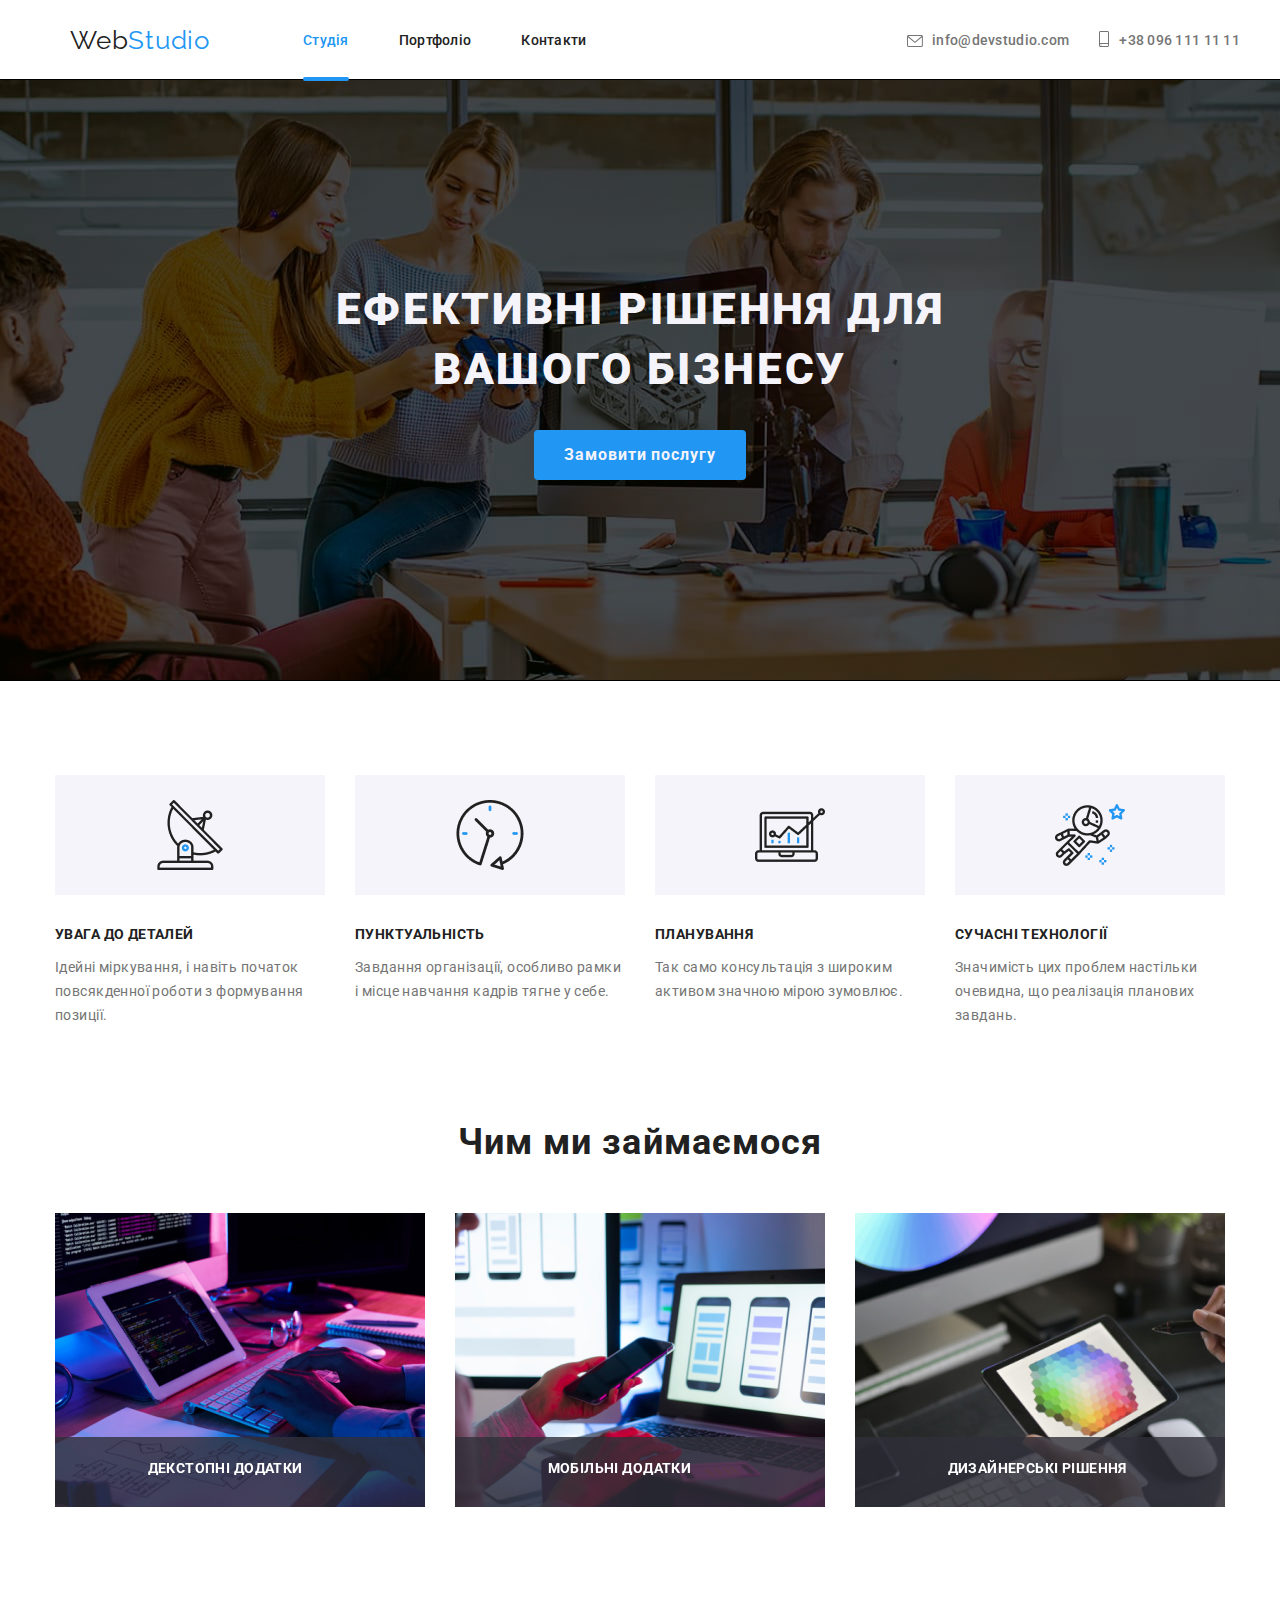
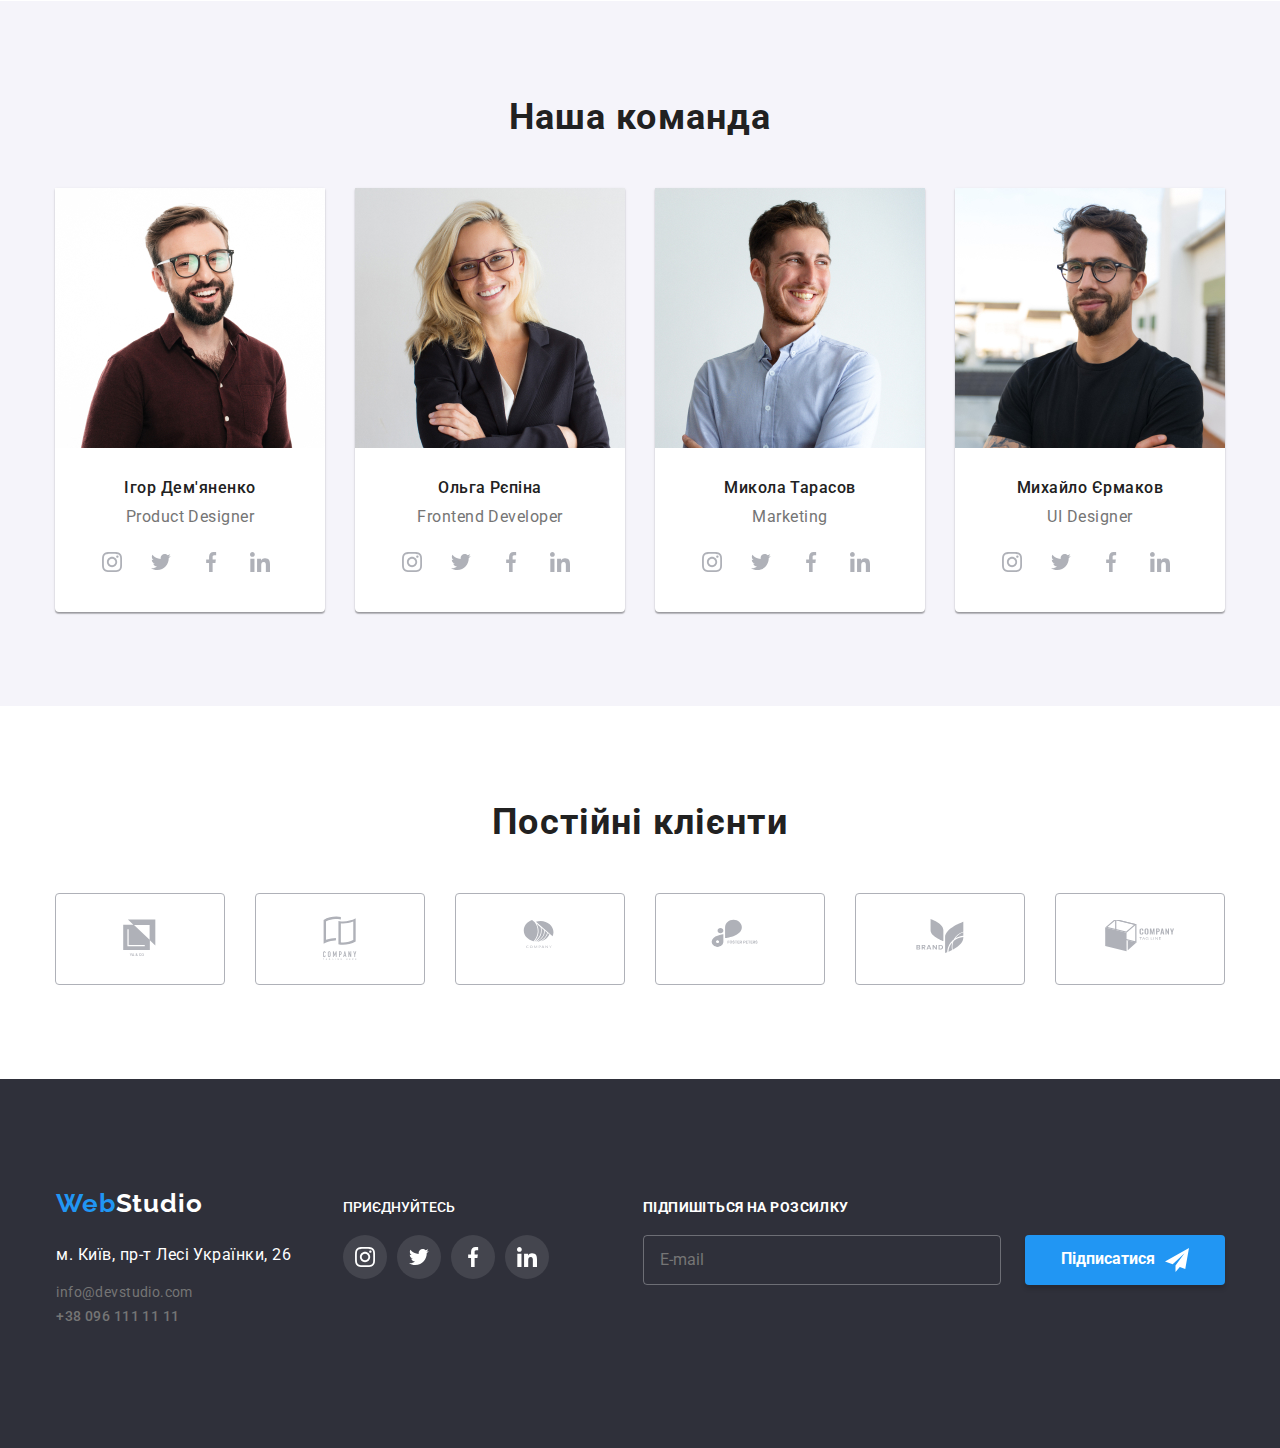
==== index.html @ 65ccb91d "1" ====
<!DOCTYPE html>
<html lang="en">
<head>
    <meta charset="UTF-8">
    <meta http-equiv="X-UA-Compatible" content="IE=edge">
    <meta name="viewport" content="width=device-width, initial-scale=1.0">
    
    <link rel="preconnect" href="https://fonts.googleapis.com">
<link rel="preconnect" href="https://fonts.gstatic.com" crossorigin>
<link href="https://fonts.googleapis.com/css2?family=Raleway:wght@700&family=Roboto:wght@400;500;700;900&display=swap" rel="stylesheet">
    <title>Document</title>
    <link rel="stylesheet" href="https://cdnjs.cloudflare.com/ajax/libs/modern-normalize/1.1.0/modern-normalize.min.css">
   <link rel="stylesheet" href="./css/">
    <link rel="stylesheet" href="./css/main.css">
</head>
<body class="page">
  <div class="container">
    <header class="page-header">
      <div class="container header-container">
      <nav class="header__navigation">
           <div class="header__wrapper">
                     <!--Logotype-->
      <a class="logo-link header-logo" href="./index.html"> Web<span class="logo">Studio</span></a>
      <!--Navigation website-->
      <button type="button" class="header__mobile-button js-open-menu " aria-expanded="false" aria-controls="mobile-menu">
          <svg width="40" height="40" class="header__mobile-burger" aria-label="Переключатель мобильного меню">
              <use href="../img2/symbol-defs.svg#icon-menu" class="header__icon-menu"> </use>
          </svg>
      </button>
       </div>
         <div class="header__mobile-menu js-menu-container">
          <ul class="nav-header">
              <li class="header-item"><a class=" studio  studio--active" href="./index.html">Студія</a></li>
              <li class="header-item"><a class="studio" href="./portfolio.html">Портфоліо</a></li>
              <li class="header-item"><a class="studio" href="#contacts">Контакти</a></li>
          </ul> 
          <button type="button" class="header__mobile-button header__close-button js-close-menu">
              <svg width="40" height="40" class="header__mobile-burger" aria-label="Переключатель мобильного меню">
              <use href="./img2/symbol-defs.svg#icon-close" class="header__icon-close"> </use>
              </svg>
          </button>
      <!--Contacts-->
      <div class="nav-contacts-link">
       <ul class="nav-contacts">
       <li class="header__contacts-item"><a  href="mailto:info@devstudio.com" class="header__contacts-link header__phone">
           <svg vieWox="0 0 100 100" width="16px" height="12px" class="icon-mail">
           <use href="./imq/symbol-defs.svg#icon-mail"></use></svg>
        info@devstudio.com</a></li>
       <li class="header__contacts-item"><a  href="tel:+380961111111" class="header__contacts-link header__phone">
           <svg vieWox="0 0 100 100" width="10px" height="16px" class="icon-smartphone">
               <use href="./imq/symbol-defs.svg#icon-smartphone"></use></svg>
           +38 096 111 11 11</a></li>
   </ul>
  </ul>
  <ul class="header__social-network-list">
      <li class="header__social-network-item"><a href="" class="header__social-network-link">Instagram</a></li>
      <li class="header__social-network-item"><a href="" class="header__social-network-link">Twitter</a></li>
      <li class="header__social-network-item"><a href="" class="header__social-network-link">Facebook</a></li>
      <li class="header__social-network-item"><a href="" class="header__social-network-link">Linkedin</a></li>
  </ul>
  </div>
         </div>
      </nav>
  </div>
  </header>
    <!-- <header class="page-header">
      <nav class="site-nav">
        <a href="#" class="site-nav__logo"> Web<span class="site-nav__logo site-nav__stydio">Studio</span></a>
        
        <button type="button" class="mobile-button  open-button js-open-menu " aria-expanded="false" aria-controls="mobile-menu">
          <svg width="40" height="40" class="mobile-burger" aria-label="Переключатель мобильного меню">
              <use href="./img2/symbol-defs.svg#icon-menu" class="icon-menu"> </use>
          </svg>
      </button>
       
         
          <ul class="site-nav__list">
              <li class="site-nav__item"><a class="site-nav__text site-nav__text--active" href="./index.html">Студія</a></li>
              <li class="site-nav__item"><a class="site-nav__text " href="./portfolio.html">Портфоліо</a></li>
              <li class="site-nav__item"><a class="site-nav__text" href="#contacts">Контакти</a></li>
          </ul> 
          
      
      
        <ul class="site-nav__info">
        <li class="site-nav__contact"> <a href="mailto:info@devstudio.com" class="site-nav__email-adres">
           <svg class="site-nav__icon-mail">
          <use href="./imq/symbol-defs.svg#icon-mail"></use>
        </svg>
        info@devstudio.com</a></li>
        
       
        <li class="site-nav__contact"> <a href="tel:+380961111111" class="site-nav__email-adres site-nav__tel">
          <svg class="site-nav__icon-smartphone">
            <use href="./imq/symbol-defs.svg#icon-smartphone"></use>
          </svg>
          +38 096 111 11 11</a></li>
      </ul>
      <ul class="heder__logo">
        <li class="heder__logo--ink"> <a href="" class="heder__logo--link"></a>Instagram <span class="heder__line">|</span></li>
        <li class="heder__logo--ink"><a href="" class="heder__logo--link"></a>Twitter <span class="heder__line">|</span></li>
        <li class="heder__logo--ink"><a href="" class="heder__logo--link"></a>Fasebook <span class="heder__line">|</span></li>
        <li class="heder__logo--ink"><a href="" class="heder__logo--link"></a>Linkedin </li>
      </ul> -->
       <!-- <button type="button" class="mobile-button close-button js-close-menu">
        <svg width="40" height="40" class="mobile-burger" aria-label="Переключатель мобильного меню">
        <use href="./img2/symbol-defs.svg#icon-close" class="icon-close"> </use> 
        </svg>
    </button>
    </nav>
      
     </header>  -->
  </div>
    <main>
        <section class="herou">
          <div class="herou__container">
         <!-- Ефективні рішення для вашого бізнесу --> 
          <h1 class="herou__text">Ефективні рішення для вашого бізнесу</h1>
          <button type="button" class="herou-button button" data-modal-open>Замовити послугу</button>
          <!-- сірий фон -->
        <div class="backdrop is-hidden" data-modal>
          <div class="modal">
            
            <div class="wrapper">
              <div class="form">
                <form action="#" id="form" class="form__body">
                  <h1 class="form__title">Залиште свої данні ,ми вам перезвонимо</h1>
                  <div class="form__item">
                    <label for="formname" class="form__label">Ім'я</label>
                    <input id="formName" type="text" name="name" class="form__input" >
                    <svg class="form__logo" width="18" height="18">
                      <use href="./img3/symbol-defs.svg#icon-person-1"></use></svg>
                    
                  </div>
                  <div class="form__item">
                    <label for="formtel" class="form__label">Телефон</label>
                    <input id="formtel" type="text" name="tel" class="form__input">
                    <svg class="form__logo" width="18" height="18">
                      <use href="./img3/symbol-defs.svg#icon-phone-1"></use></svg>
                  </div>
                  <div class="form__item">
                    <label for="formEmail" class="form__label">Пошта</label>
                    <input id="formEmail" type="text" name="Email" class="form__input">
                    <svg class="form__logo" width="18" height="18">
                      <use href="./img3/symbol-defs.svg#icon-email-1-"></use></svg>
                  </div>
                  <div class="form__item">
                    <label for="formComit" class="form__label">Коментар</label>
                    <textarea name="comit"  class="form__input" placeholder="Введіть текст"></textarea>
                   </div>
                  <div class="form__item">
                    <label for="formAgreement" class="checkbox__label">
                      <input id="formAgreement" type="checkbox" name="agreement" class="checkbox__input">
                    <span class="checkbox__chek"></span>Погоджуюся з розсилкою та приймаю<a  href="" class="checkbox__item"> Умови договору</a></label>
                    </div>
                  <button type="submit" class="form__button"> Відправити</button>
                </form>
              </div>
            </div>
            <button  type="button" class="close-modal" data-modal-close>
              <svg class="button-modal" width="15" height="15">
                <use href="./img3/symbol-defs.svg#icon-close-black-1"></use>
              </svg>
            </button>
          </div>
        </div>
        </div>
        
      
        </section>
        <!--деталі-->
        
        <section class="detals">
          <div class="container">
          <ul class="detals__list">
            <li class="detals__item icon-delivery">
              <h3 class="detals__title">УВАГА ДО ДЕТАЛЕЙ</h3>
              <p class="detals__text">
                Ідейні міркування, і навіть початок повсякденної роботи з
                формування позиції.
              </p>
            </li>
            <li class="detals__item">
              <h3 class="detals__title">ПУНКТУАЛЬНІСТЬ</h3>
              <p class="detals__text">
                Завдання організації, особливо рамки і місце навчання кадрів тягне
                у себе.
              </p>
            </li>
            <li class="detals__item">
              <h3 class="detals__title">ПЛАНУВАННЯ</h3>
              <p class="detals__text">
                Так само консультація з широким активом значною мірою зумовлює.
              </p>
            </li>
            <li class="detals__item">
              <h3 class="detals__title">СУЧАСНІ ТЕХНОЛОГІЇ</h3>
              <p class="detals__text">
                Значимість цих проблем настільки очевидна, що реалізація планових
                завдань.
              </p>
            </li>
          </ul>
        </div>
        </section>
        
        <!--Чим ми займаємося-->
         <section class="work">
          <div class="container">
          <h2 class="work__title">Чим ми займаємося</h2>
          <ul class="work__list">
            <li class="work__img">
              <a class="work__item" href="" class="work__link">
                <div class="work__box">
                  <p class="work__overley">
                    ДЕКСТОПНІ ДОДАТКИ
                  </p></div>
              <img 
              srcset="./img2/img.jpg, ./img2/img-1.jpg" 
              src="./img2/img.jpg" alt="what we do" width="370"/>
              </a>
            </li>
            <li class="work__img">
              <a class="work__item" href="" class="work__link">
                <div class="work__box">
                  <p class="work__overley">
                    МОБІЛЬНІ ДОДАТКИ
                  </p></div>
              <img 
              srcset="./img2/2.jpg, ./img2/2-1.jpg" 
              src="./img2/2.jpg" alt="what we do" width="370"/>
              </a>
            </li>
            <li class="work__img">
              <a class="work__item" href="" class="work__link">
                <div class="work__box">
                  <p class="work__overley">
                    ДИЗАЙНЕРСЬКІ РІШЕННЯ
                  </p></div>
              <img 
              srcset="./img2/3.jpg , 
              ./img2/3-1.jpg " 
              src="./img2/3.jpg" alt="what we do" width="370"/>
              </a>
            </li>
          </ul>
        </div>
        </section>
        
        <!--наша команда-->
        <section class="group">
          <div class="container">
          <h2 class="group__title">Наша команда</h2>
          <ul class="group__list">
            <li class="group__img">
              <picture>
                <source
              srcset="./img2/4.jpg,
            ./img2/4.1.jpg"
             media="min-width:1200px">

                <source
              srcset="./img2/4tab.jpg,
              ./img2/4tab@2x.jpg"
            media="max-width:768px">
             <source
              srcset="./img2/imgmob.jpg,
              ./img2/imgmob@2x.jpg"
            media="min-width:768px">
 
            
              <img src="./img2/4.jpg" alt="team" width="270" />
            </picture>
              <h3 class=" group__name">Ігор Дем'яненко</h3>
              <p class="group__position">Product Designer</p>
              <ul class="account">
                <li class="account__list"><a href="" class="account__item">
                  <svg class="account__logo" width="20px" height="20px">
                    <use href="./imq/symbol-defs.svg#icon-instagram">

                    </use>
                  </svg>

                </a></li>
                <li class="account__list"><a href="" class="account__item">
                  <svg class="account__logo" width="20px" height="20px">
                    <use href="./imq/symbol-defs.svg#icon-Vector">

                    </use>
                  </svg>

                </a></li>
                <li class="account__list"><a href="" class="account__item">
                  <svg class="account__logo" width="20px" height="20px">
                    <use href="./imq/symbol-defs.svg#icon-facebook">

                    </use>
                  </svg>

                </a></li>
                <li class="account__list"><a href="" class="account__item">
                  <svg class="account__logo" width="20px" height="20px">
                    <use href="./imq/symbol-defs.svg#icon-linkedin">

                    </use>
                  </svg>

                </a></li>
                
              </ul>
            </li>
            <li class="group__img">
              <picture>
                <source
              srcset="./img2/img4.2des.jpg,
              ./img2/img4.2des@2x.jpg"
             media="min-width:1200px">

                <source
              srcset="./img2/4tab.jpg,
              ./img2/4tab@2x.jpg"
            media="max-width:768px">
             <source
              srcset="./img2/4mob.jpg,
              ./img2/4mob@2x.jpg"
            media="min-width:768px">
              <img src="./img2/img4.2des.jpg" alt="team" width="270" />
              </picture>
              <h3 class="group__name">Ольга Рєпіна</h3>
              <p class="group__position">Frontend Developer</p>
              <ul class="account">
                <li class="account__list"><a href="" class="account__item">
                  <svg class="account__logo" width="20px" height="20px">
                    <use href="./imq/symbol-defs.svg#icon-instagram">

                    </use>
                  </svg>

                </a></li>
                <li class="account__list"><a href="" class="account__item">
                  <svg class="account__logo" width="20px" height="20px">
                    <use href="./imq/symbol-defs.svg#icon-Vector">

                    </use>
                  </svg>

                </a></li>
                <li class="account__list"><a href="" class="account__item">
                  <svg class="account__logo" width="20px" height="20px">
                    <use href="./imq/symbol-defs.svg#icon-facebook">

                    </use>
                  </svg>

                </a></li>
                <li class="account__list"><a href="" class="account__item">
                  <svg class="account__logo" width="20px" height="20px">
                    <use href="./imq/symbol-defs.svg#icon-linkedin">

                    </use>
                  </svg>

                </a></li>
                
              </ul>
            </li>
            <li class="group__img">
              <picture>
                <source
              srcset="./img2/img4.3des.jpg,
              ./img2/img4.3des@2x.jpg"
             media="min-width:1200px">

                <source
              srcset="./img2/img4.3tab.jpg,
              ./img2/img4.3tab@2x.jpg"
            media="max-width:768px">
             <source
              srcset="./img2/4.3mob.jpg,
              ./img2/4.3mob@2x.jpg"
            media="min-width:768px">
              <img src="./img2/img4.3des.jpg" alt="team" width="270" />
              </picture>
              <h3 class="group__name">Микола Тарасов</h3>
              <p class="group__position">Marketing</p>
              <ul class="account">
                <li class="account__list"><a href="" class="account__item">
                  <svg class="account__logo" width="20px" height="20px">
                    <use href="./imq/symbol-defs.svg#icon-instagram">

                    </use>
                  </svg>

                </a></li>
                <li class="account__list"><a href="" class="account__item">
                  <svg class="account__logo" width="20px" height="20px">
                    <use href="./imq/symbol-defs.svg#icon-Vector">

                    </use>
                  </svg>

                </a></li>
                <li class="account__list"><a href="" class="account__item">
                  <svg class="account__logo" width="20px" height="20px">
                    <use href="./imq/symbol-defs.svg#icon-facebook">

                    </use>
                  </svg>

                </a></li>
                <li class="account__list"><a href="" class="account__item">
                  <svg class="account__logo" width="20px" height="20px">
                    <use href="./imq/symbol-defs.svg#icon-linkedin">

                    </use>
                  </svg>

                </a></li>
                
              </ul>
            </li>
            <li class="group__img">
              <picture>
                <source
              srcset="./img2/img4.4des.jpg,
              ./img2/img4.4des.jpg@2x.jpg"
             media="min-width:1200px">

                <source
              srcset="./img2/img4.4tab.jpg,
              ./img2/img4.4tab@2x.jpg"
            media="max-width:768px">
             <source
              srcset="./img2/4.4mob.jpg,
              ./img2/4.4mob@2x.jpg"
            media="min-width:768px">
              <img src="./img2/img4.4des.jpg" alt="team" width="270" />
              </picture>
              <h3 class="group__name">Михайло Єрмаков</h3>
              <p class="group__position">UI Designer</p>
              <ul class="account">
                <li class="account__list"><a href="" class="account__item">
                  <svg class="account__logo" width="20px" height="20px">
                    <use href="./imq/symbol-defs.svg#icon-instagram">

                    </use>
                  </svg>

                </a></li>
                <li class="account__list"><a href="" class="account__item">
                  <svg class="account__logo" width="20px" height="20px">
                    <use href="./imq/symbol-defs.svg#icon-Vector">

                    </use>
                  </svg>

                </a></li>
                <li class="account__list"><a href="" class="account__item">
                  <svg class="account__logo" width="20px" height="20px">
                    <use href="./imq/symbol-defs.svg#icon-facebook">

                    </use>
                  </svg>

                </a></li>
                <li class="account__list"><a href="" class="account__item">
                  <svg class="account__logo" width="20px" height="20px">
                    <use href="./imq/symbol-defs.svg#icon-linkedin">

                    </use>
                  </svg>

                </a></li>
                
              </ul>
            </li>
          </ul>
        </div>
        </section>
         <!--постійні клієнти-->
         <section class="clients">
          <div class="container">
          <h2 class="clients__title">Постійні клієнти</h2>
          <ul class="position">
            <li class=""><a href="" class="position__item">
              <svg class="position__client" width="41px" height="47px">
                <use href="./imq/symbol-defs.svg#icon-Logo-8">

                </use>
              </svg>

            </a></li>
            <li class=""><a href="" class="position__item">
              <svg class="position__client" width="40px" height="50px">
                <use href="./imq/symbol-defs.svg#icon-Logo-3">

                </use>
              </svg>

            </a></li>
            <li class=""><a href="" class="position__item">
              <svg class="position__client" width="43px" height="41px">
                <use href="./imq/symbol-defs.svg#icon-Logo-5">

                </use>
              </svg>

            </a></li>
           
           
            <li class=""><a href="" class="position__item">
              <svg class="position__client" width="84px" height="40px">
                <use href="./imq/symbol-defs.svg#icon-Logo-4">

                </use>
              </svg>

            </a></li>
            <li class=""><a href="" class="position__item">
              <svg class="position__client" width="62px" height="45px">
                <use href="./imq/symbol-defs.svg#icon-Logo-6">

                </use>
              </svg>

            </a></li>
            <li class=""><a href="" class="position__item">
              <svg class="position__client" width="93px" height="44px">
                <use href="./imq/symbol-defs.svg#icon-Logo-7">

                </use>
              </svg>

            </a></li>
      </main>
      <!-- footer -->
      <!--  FOOTER  -->
    <footer  class="footer">
      <div class="conteiner">
    <div class="footer__container ">
        <div class="footer__logor">
           <div class="footer__adress"><a href="./" class="footer__logo"
        ><span class="footer__web">Web</span>Studio</a
      ></div>
         
      <address class="footer-nav" >
                <a class="footer-nav__address"
              href="https://www.google.com/maps/place/%D0%B1%D1%83%D0%BB.+%D0%9B%D0%B5%D1%81%D0%B8+%D0%A3%D0%BA%D1%80%D0%B0%D0%B8%D0%BD%D0%BA%D0%B8,+26,+%D0%9A%D0%B8%D0%B5%D0%B2,+%D0%A3%D0%BA%D1%80%D0%B0%D0%B8%D0%BD%D0%B0,+02000/@50.4265841,30.5361971,17z/data=!3m1!4b1!4m5!3m4!1s0x40d4cf0e033ecbe9:0x57a4dffefec77da0!8m2!3d50.4265807!4d30.5383858"
              target="_blank"
              rel=" nofollow noopener noreferrer"
            >
              м. Київ, пр-т Лесі Українки, 26
            </a>
          
          <ul class="footer-nav__list">
        
          <li  class="footer-nav__link"><a  class="footer-nav__mailto"href="mailto:info@devstudio.com">info@devstudio.com</a></li>
          <li class="footer-nav__link"><a class="footer-nav__tel" href="tel:+380961111111">+38 096 111 11 11</a></li>
      
        </ul>
        </address>
        </div>
      <div
       class="footer-socials">
            <h2 class="footer-socials__title">Приєднуйтесь</h2>
            <ul class="footer-socials__list">
              <li class="footer-socials__item">
                    <a href="" class="footer-socials__adress">
                      <svg class="footer-socials__icon" width="20" height="20">
                        <use href="./imq/symbol-defs.svg#icon-instagram" ></use>
                      </svg>
                    </a>
                  </li>
                  <li class="social-list__item">
                    <a href="" class="footer-socials__adress">
                      <svg class="footer-socials__icon" width="20" height="20">
                        <use href="./imq/symbol-defs.svg#icon-Vector"></use>
                      </svg>
                    </a>
                  </li>
                  <li class="social-list__item">
                    <a href="" class="footer-socials__adress">
                      <svg class="footer-socials__icon" width="20" height="20">
                        <use href="./imq/symbol-defs.svg#icon-facebook"></use>
                      </svg>
                    </a>
                  </li>
                  <li class="social-list__item">
                    <a href="" class="footer-socials__adress">
                      <svg class="footer-socials__icon" width="20" height="20">
                        <use href="./imq/symbol-defs.svg#icon-linkedin"></use>
                      </svg>
                    </a>
                  </li>
                  </ul> 
  
         
    </div>

    <div class="footer-subscribe">
            <p class="footer-subscribe__title" id="footer-subscribe__id">
              Підпишіться на розсилку
            </p>
            <div class="footer-subscribe__icon">
            <form class="footer-subscribe__form" id="footer-subscribe__id">


 <input
              type="text"
              name="email"
              class="footer-subscribe__email"
              id="footer-subscribe__email"
              placeholder="E-mail"
              required
            />
            <button class="footer-subscribe__btn" type="submit" id="submit-btn-id">
              
Підписатися
              <svg
                class="footer-subscribe__logo"
                aria-hidden="true"
                width="24px"
                height="24px"
              >
                <use href="./imq/symbol-defs.svg#icon-icon-telegram"></use>
              </svg>
            </button>

            </form>
           
            </div>
          </div>
          </div>
            </div>
    </footer>
        
  <script src="./js/modal.js"></script>  
  <script src="./js/mobil.js"></script>
</body>
</html>
---- css/main.css ----
@charset "UTF-8";
:root {
  --primary-text-color:#757575;
  --title-text-color: #212121;
  --secondary-text-color: #ffffff;
  --accent-color: #2196F3;
  --background-color: #2f303a;
  --background-color-2:#f5f4fa ;
  --contacts-text-color: rgba(255, 255, 255, 0.6);
  --header-logo-color: #000000;
  --title-portfolio:#F5F5F5;
  --line-portfolio:#ECECEC;
  --icon-color:#AFB1B8;
  --tuming-funkyion:cubic-bezier(0.4, 0, 0.2, 1) ;
}

.page {
  background-color: #ffffff;
  color: var(--primary-text-color);
  font-family: "Roboto", sans-serif;
}

.container {
  max-width: 480px;
  padding-left: 15px;
  padding-right: 15px;
  margin: 0px auto;
}
@media screen and (min-width: 768px) {
  .container {
    max-width: 768px;
  }
}
@media screen and (min-width: 1200px) {
  .container {
    max-width: 1200px;
  }
}

.page-container {
  max-width: 480px;
  padding-left: 15px;
  padding-right: 15px;
}
@media screen and (min-width: 768px) {
  .page-container {
    max-width: 768px;
  }
}
@media screen and (min-width: 1200px) {
  .page-container {
    margin: 0 auto;
    max-width: 1200px;
  }
}

a {
  text-decoration: none;
}

ul {
  list-style: none;
  padding: 0;
}

h1,
h2,
h3,
h4,
h5,
h6,
p,
ul,
li,
a {
  margin: 0;
}

img {
  display: block;
}

section {
  padding-top: 60px;
}
@media screen and (min-width: 1200px) {
  section {
    padding-top: 95px;
  }
}

@media screen and (min-width: 768px) {
  .studio--active::after {
    position: absolute;
    width: 100%;
    height: 4px;
    margin-top: 28px;
    background-color: #2196f3;
    content: "";
    display: block;
    border-radius: 2px;
    margin-top: 28px;
  }
}
.header {
  border-bottom: 1px solid #ececec;
}

.studio {
  font-family: Roboto;
  font-style: normal;
  font-weight: 500;
  font-size: 40px;
  line-height: 47px;
  text-align: center;
  letter-spacing: 0.02em;
  color: var(--title-text-color);
}
.studio:hover, .studio:focus {
  color: var(--accent-color);
}

.studio--active {
  position: relative;
  color: #2196f3;
}

@media screen and (min-width: 768px) {
  .studio {
    position: relative;
    font-style: normal;
    font-weight: 500;
    font-size: 14px;
    line-height: 16px;
  }
}
.header__icon-close {
  fill: black;
}
.header__icon-close:hover, .header__icon-close:focus {
  fill: var(--accent-color);
}

@media screen and (max-width: 767px) {
  .icon-mail {
    display: none;
  }
  .icon-smartphone {
    display: none;
  }
  .nav-contacts {
    display: -webkit-box;
    display: -ms-flexbox;
    display: flex;
    -webkit-box-orient: vertical;
    -webkit-box-direction: reverse;
        -ms-flex-direction: column-reverse;
            flex-direction: column-reverse;
    margin-bottom: 64px;
  }
  .header {
    max-width: 768px;
    min-width: 300px;
  }
  .header__wrapper {
    display: -webkit-box;
    display: -ms-flexbox;
    display: flex;
    -webkit-box-pack: justify;
        -ms-flex-pack: justify;
            justify-content: space-between;
    -webkit-box-align: center;
        -ms-flex-align: center;
            align-items: center;
    width: 100%;
  }
  .header__navigation {
    width: 100%;
    padding-right: 15px;
    padding-top: 10px;
    padding-bottom: 10px;
    padding-left: 16px;
  }
  .header__container {
    display: -webkit-box;
    display: -ms-flexbox;
    display: flex;
    -webkit-box-pack: justify;
        -ms-flex-pack: justify;
            justify-content: space-between;
  }
  .header__mobile-button {
    border: none;
    background: none;
    margin: 0;
    padding: 0;
    display: -webkit-inline-box;
    display: -ms-inline-flexbox;
    display: inline-flex;
    width: 40px;
    height: 40px;
  }
  .header__close-button {
    position: absolute;
    top: 21px;
    right: 5px;
    background-color: #fff;
  }
  .header__close-button:hover, .header__close-button:focus {
    fill: var(--accent-color);
  }
  .header__mobile-menu {
    position: fixed;
    z-index: 99;
    top: 0;
    left: 0;
    background-color: #fff;
    width: 100%;
    height: 100%;
    -webkit-transform: translateY(100%);
            transform: translateY(100%);
    padding-left: 40px;
    padding-top: 48px;
    padding-bottom: 40px;
    -webkit-transition: 250ms cubic-bezier(0.4, 0, 0.2, 1);
    transition: 250ms cubic-bezier(0.4, 0, 0.2, 1);
    opacity: 0;
  }
  .header__mobile-menu.is-open {
    opacity: 100%;
    -webkit-transform: translateY(0);
            transform: translateY(0);
    width: 100%;
  }
  .header-item:not(:last-child) {
    margin-bottom: 35px;
  }
  .nav-contacts-link {
    margin-top: 93px;
    margin-bottom: 0px;
  }
  .header__contacts-item:first-child {
    margin-top: 32px;
  }
  .header__contacts-link {
    font-size: 24px;
    line-height: 28px;
    letter-spacing: 0.02em;
    color: #757575;
  }
  .header__contacts-list {
    margin-bottom: 64px;
  }
  .header__contacts-link.header__phone {
    font-family: Roboto;
    font-style: normal;
    font-weight: 500;
    letter-spacing: 0.02em;
  }
  .header__contacts-link.header__phone:hover, .header__contacts-link.header__phone:hover {
    color: var(--accent-color);
    font-size: 34px;
    line-height: 40px;
  }
  .icon-mobile,
.icon-envelope {
    display: none;
  }
  .header__social-network-list {
    display: -webkit-box;
    display: -ms-flexbox;
    display: flex;
    margin-top: auto;
    -ms-flex-wrap: wrap;
        flex-wrap: wrap;
  }
  .header__social-network-item:not(:last-child) {
    padding-right: 10px;
    border-right: 1px solid rgba(33, 33, 33, 0.2);
  }
  .header__social-network-item:not(:first-child) {
    margin-left: 10px;
  }
  .header__social-network-link {
    font-weight: 500;
    font-size: 18px;
    line-height: 22px;
    letter-spacing: 0.02em;
    color: #2196f3;
  }
}
@media screen and (min-width: 1200px) {
  .container {
    width: 1200px;
    margin-left: auto;
    margin-right: auto;
    padding: 0 15px;
  }
}
@media screen and (min-width: 768px) and (max-width: 1199px) {
  .container {
    max-width: 768px;
    width: 100%;
    margin: 0 auto;
    padding-right: 15px;
    padding-left: 15px;
  }
  .our-clients__client-item {
    margin-left: 30px;
  }
  .our-clients__client-item:not(:nth-last-child(-n+3)) {
    margin-bottom: 30px;
  }
  .nav-contacts {
    display: -webkit-box;
    display: -ms-flexbox;
    display: flex;
    -webkit-box-align: start;
        -ms-flex-align: start;
            align-items: flex-start;
    -webkit-box-orient: vertical;
    -webkit-box-direction: normal;
        -ms-flex-direction: column;
            flex-direction: column;
    -webkit-box-pack: center;
        -ms-flex-pack: center;
            justify-content: center;
    -ms-flex-line-pack: start;
        align-content: flex-start;
    -ms-flex-wrap: wrap;
        flex-wrap: wrap;
  }
  .header-item:last-child {
    margin-right: 75px;
  }
  .current::after {
    content: "";
    position: absolute;
    bottom: 539px;
    left: 245px;
    display: block;
    width: 50px;
    height: 4px;
    background-color: #2196f3;
    border-radius: 2px;
  }
}
@media screen and (min-width: 768px) {
  .header__wrapper {
    height: 80px;
    display: -webkit-box;
    display: -ms-flexbox;
    display: flex;
    -webkit-box-align: center;
        -ms-flex-align: center;
            align-items: center;
    margin-right: 88px;
  }
  .header__mobile-button {
    display: none;
  }
  .header__close-button {
    display: none;
  }
  .current {
    color: var(--accent-color);
  }
  .header__mobile-menu {
    display: -webkit-box;
    display: -ms-flexbox;
    display: flex;
    height: 80px;
  }
  .header-item:not(:last-child) {
    margin-right: 50px;
  }
  .header__contacts-link.header__phone,
.header__contacts-link {
    text-decoration: none;
    color: #757575;
    font-weight: 500;
    font-size: 14px;
    line-height: 16px;
    letter-spacing: 0.02em;
    font-style: normal;
    -webkit-transition: 250ms cubic-bezier(0.4, 0, 0.2, 1);
    transition: 250ms cubic-bezier(0.4, 0, 0.2, 1);
  }
  .header__contacts-link.header__phone:hover, .header__contacts-link.header__phone:focus,
.header__contacts-link:hover,
.header__contacts-link:focus {
    color: var(accent-color);
    text-decoration: none;
  }
  .header__social-network-list {
    display: none;
    margin-top: auto;
    -ms-flex-wrap: wrap;
        flex-wrap: wrap;
  }
  .header__social-network-item:not(:last-child) {
    padding-right: 10px;
    border-right: 1px solid rgba(33, 33, 33, 0.2);
  }
  .header__social-network-item:not(:first-child) {
    margin-left: 10px;
  }
  .header__social-network-link {
    font-weight: 500;
    font-size: 18px;
    line-height: 22px;
    letter-spacing: 0.02em;
    color: var(accent-color);
  }
  .nav-header {
    height: 80px;
    display: -webkit-box;
    display: -ms-flexbox;
    display: flex;
    -webkit-box-align: center;
        -ms-flex-align: center;
            align-items: center;
    -webkit-box-pack: justify;
        -ms-flex-pack: justify;
            justify-content: space-between;
  }
  .header__navigation {
    display: -webkit-box;
    display: -ms-flexbox;
    display: flex;
    padding-right: 0px;
  }
}
@media screen and (min-width: 769px) and (max-width: 1199px) {
  .header__container {
    display: -webkit-box;
    display: -ms-flexbox;
    display: flex;
    -webkit-box-pack: center;
        -ms-flex-pack: center;
            justify-content: center;
  }
  .header__contacts-item {
    position: relative;
    margin-bottom: 10px;
  }
  .icon-mail {
    position: absolute;
    top: 2px;
    left: -25px;
    margin-right: 10px;
    width: 16px;
    height: 12px;
    cursor: pointer;
    fill: currentColor;
  }
  .icon-smartphone {
    position: absolute;
    top: 0px;
    left: -22px;
    margin-right: 10px;
    width: 10px;
    height: 16px;
    cursor: pointer;
    fill: currentColor;
  }
  .nav-contacts {
    margin-left: auto;
    height: 80px;
    display: -webkit-box;
    display: -ms-flexbox;
    display: flex;
    -webkit-box-orient: vertical;
    -webkit-box-direction: normal;
        -ms-flex-direction: column;
            flex-direction: column;
    -webkit-box-pack: center;
        -ms-flex-pack: center;
            justify-content: center;
  }
  .header__contacts-list {
    height: 80px;
    display: -webkit-box;
    display: -ms-flexbox;
    display: flex;
    -webkit-box-orient: vertical;
    -webkit-box-direction: normal;
    -ms-flex-direction: column;
    flex-direction: column;
    -webkit-box-pack: center;
    -ms-flex-pack: center;
    justify-content: center;
  }
}
@media screen and (min-width: 1200px) {
  .header {
    width: 100%;
  }
  .nav-contacts {
    height: 80px;
    display: -webkit-box;
    display: -ms-flexbox;
    display: flex;
    -webkit-box-align: center;
        -ms-flex-align: center;
            align-items: center;
    -webkit-box-pack: center;
        -ms-flex-pack: center;
            justify-content: center;
  }
  .header__container {
    width: 1200px;
    margin: 0 auto;
    display: -webkit-box;
    display: -ms-flexbox;
    display: flex;
    -webkit-box-align: start;
        -ms-flex-align: start;
            align-items: flex-start;
  }
  .header__wrapper {
    height: 80px;
    display: -webkit-box;
    display: -ms-flexbox;
    display: flex;
    -webkit-box-align: center;
        -ms-flex-align: center;
            align-items: center;
    margin-right: 93px;
  }
  .header__navigation {
    display: -webkit-box;
    display: -ms-flexbox;
    display: flex;
    -webkit-box-pack: justify;
        -ms-flex-pack: justify;
            justify-content: space-between;
    width: 100%;
  }
  .header__mobile-button {
    display: none;
  }
  .header__close-button {
    display: none;
  }
  .current {
    color: #2196f3;
  }
  .header__mobile-menu {
    display: -webkit-box;
    display: -ms-flexbox;
    display: flex;
    height: 80px;
    -webkit-box-pack: justify;
        -ms-flex-pack: justify;
            justify-content: space-between;
    width: 100%;
  }
  .nav-header {
    height: 80px;
    display: -webkit-box;
    display: -ms-flexbox;
    display: flex;
    -webkit-box-align: center;
        -ms-flex-align: center;
            align-items: center;
    -webkit-box-pack: justify;
        -ms-flex-pack: justify;
            justify-content: space-between;
  }
  .current::after {
    content: "";
    position: absolute;
    bottom: 562px;
    left: 305px;
    display: block;
    width: 50px;
    height: 4px;
    background-color: #2196f3;
    border-radius: 2px;
  }
  .header__contacts-item:last-child {
    margin-left: 50px;
  }
  .header__contacts-item {
    position: relative;
  }
  .header__contacts-link.header__phone,
.header__contacts-link {
    text-decoration: none;
    color: #757575;
    font-weight: 500;
    font-size: 14px;
    line-height: 16px;
    letter-spacing: 0.02em;
    font-style: normal;
    -webkit-transition: 250ms cubic-bezier(0.4, 0, 0.2, 1);
    transition: 250ms cubic-bezier(0.4, 0, 0.2, 1);
  }
  .header__contacts-link.header__phone:hover, .header__contacts-link.header__phone:focus,
.header__contacts-link:hover,
.header__contacts-link:focus {
    color: var(accent-color);
    text-decoration: none;
  }
  .header__contacts-list {
    height: 80px;
    display: -webkit-box;
    display: -ms-flexbox;
    display: flex;
    -webkit-box-orient: horizontal;
    -webkit-box-direction: normal;
    -ms-flex-direction: row;
    flex-direction: row;
    -webkit-box-align: center;
    -ms-flex-align: center;
    align-items: center;
  }
  .header__social-network-item:not(:last-child) {
    padding-right: 10px;
    border-right: 1px solid rgba(33, 33, 33, 0.2);
  }
  .header__social-network-item:not(:first-child) {
    margin-left: 10px;
  }
  .header__social-network-link {
    font-weight: 500;
    font-size: 18px;
    line-height: 22px;
    letter-spacing: 0.02em;
    color: #2196f3;
  }
  .icon-mail {
    position: absolute;
    top: 4px;
    left: -25px;
    margin-right: 10px;
    width: 16px;
    height: 12px;
    cursor: pointer;
    fill: currentColor;
  }
  .icon-smartphone {
    position: absolute;
    top: 0px;
    left: -20px;
    margin-right: 10px;
    width: 10px;
    height: 16px;
    cursor: pointer;
    fill: currentColor;
  }
}
.site-nav__icon-mail {
  display: none;
}
@media screen and (min-width: 768px) {
  .site-nav__icon-mail {
    display: contents;
    width: 16px;
    height: 12px;
    display: -webkit-box;
    display: -ms-flexbox;
    display: flex;
    margin-right: 10px;
    fill: currentColor;
  }
}
.site-nav__icon-smartphone {
  display: none;
}
@media screen and (min-width: 768px) {
  .site-nav__icon-smartphone {
    display: contents;
    width: 10px;
    height: 16px;
    display: -webkit-box;
    display: -ms-flexbox;
    display: flex;
    margin-right: 10px;
    fill: currentColor;
  }
}

.logo-link {
  text-decoration: none;
  color: #212121;
  font-family: "Raleway", sans-serif;
  font-size: 26px;
  line-height: 31px;
  letter-spacing: 0.03em;
  display: -webkit-box;
  display: -ms-flexbox;
  display: flex;
}

.logo {
  color: #2196f3;
}

.logo-footer-studio {
  color: #ffffff;
}

.logo-footer {
  color: #2196f3;
}

.herou {
  background-color: var(--background-color);
  text-align: center;
  padding: 200px 0;
  max-width: 1600px;
  height: 600px;
  outline: 1px solid black;
  background-image: -webkit-gradient(linear, right top, left top, from(rgba(0, 8, 0, 0.5)), to(rgba(0, 8, 0, 0.5))), url(../../img2/heder\ mob.jpg);
  background-image: linear-gradient(to left, rgba(0, 8, 0, 0.5), rgba(0, 8, 0, 0.5)), url(../../img2/heder\ mob.jpg);
  margin-right: auto;
  margin-left: auto;
  background-repeat: no-repeat;
  background-position: 50% 50%;
  background-size: auto;
}
@media (min-device-pixel-ratio: 2), (-webkit-min-device-pixel-ratio: 2), (min-resolution: 192dpi), (min-resolution: 2dppx) {
  .herou {
    background-image: -webkit-gradient(linear, right top, left top, from(rgba(0, 8, 0, 0.5)), to(rgba(0, 8, 0, 0.5))), url(../../img2/Header\ mob\ 2x.jpg);
    background-image: linear-gradient(to left, rgba(0, 8, 0, 0.5), rgba(0, 8, 0, 0.5)), url(../../img2/Header\ mob\ 2x.jpg);
  }
}
@media screen and (min-width: 768px) {
  .herou {
    background-image: -webkit-gradient(linear, right top, left top, from(rgba(0, 8, 0, 0.5)), to(rgba(0, 8, 0, 0.5))), url(../../img2/Header\ tab.jpg);
    background-image: linear-gradient(to left, rgba(0, 8, 0, 0.5), rgba(0, 8, 0, 0.5)), url(../../img2/Header\ tab.jpg);
  }
}
@media screen and (min-width: 768px) and (min-device-pixel-ratio: 2), screen and (min-width: 768px) and (-webkit-min-device-pixel-ratio: 2), screen and (min-width: 768px) and (min-resolution: 192dpi), screen and (min-width: 768px) and (min-resolution: 2dppx) {
  .herou {
    background-image: -webkit-gradient(linear, right top, left top, from(rgba(0, 8, 0, 0.5)), to(rgba(0, 8, 0, 0.5))), url(../../img2/heder\ tab2x.jpg);
    background-image: linear-gradient(to left, rgba(0, 8, 0, 0.5), rgba(0, 8, 0, 0.5)), url(../../img2/heder\ tab2x.jpg);
  }
}
@media screen and (min-width: 1200px) {
  .herou {
    background-image: -webkit-gradient(linear, right top, left top, from(rgba(0, 8, 0, 0.5)), to(rgba(0, 8, 0, 0.5))), url(../../img3/Img\ \(19\)\ \(1\).jpg);
    background-image: linear-gradient(to left, rgba(0, 8, 0, 0.5), rgba(0, 8, 0, 0.5)), url(../../img3/Img\ \(19\)\ \(1\).jpg);
  }
}
@media screen and (min-width: 1200px) and (min-device-pixel-ratio: 2), screen and (min-width: 1200px) and (-webkit-min-device-pixel-ratio: 2), screen and (min-width: 1200px) and (min-resolution: 192dpi), screen and (min-width: 1200px) and (min-resolution: 2dppx) {
  .herou {
    background-image: -webkit-gradient(linear, right top, left top, from(rgba(0, 8, 0, 0.5)), to(rgba(0, 8, 0, 0.5))), url(../../img2/heder\ dest2x.jpg);
    background-image: linear-gradient(to left, rgba(0, 8, 0, 0.5), rgba(0, 8, 0, 0.5)), url(../../img2/heder\ dest2x.jpg);
  }
}
.herou__text {
  max-width: 360px;
  font-family: "Roboto";
  font-size: 26px;
  font-weight: 900;
  line-height: 1.61;
  letter-spacing: 0.06em;
  text-transform: uppercase;
  margin-left: auto;
  margin-right: auto;
  margin-bottom: 30px;
  color: var(--background-color-2);
}
@media screen and (min-width: 1200px) {
  .herou__text {
    max-width: 696px;
    text-align: center;
    font-size: 44px;
    font-weight: 900;
    line-height: 1.36;
  }
}

/* backdrop */
.backdrop {
  position: fixed;
  top: 0;
  left: 0;
  width: 100%;
  height: 100%;
  background-color: rgba(0, 0, 0, 0.2);
  opacity: 1;
  -webkit-transition-duration: 250ms;
          transition-duration: 250ms;
  -webkit-transition-timing-function: cubic-bezier(0.4, 0, 0.2, 1);
          transition-timing-function: cubic-bezier(0.4, 0, 0.2, 1);
}
.backdrop.is-hidden {
  opacity: 0;
  pointer-events: none;
  visibility: hidden;
  -webkit-transition-duration: 250ms;
          transition-duration: 250ms;
  -webkit-transition-timing-function: cubic-bezier(0.4, 0, 0.2, 1);
          transition-timing-function: cubic-bezier(0.4, 0, 0.2, 1);
}

.modal {
  width: 450px;
  top: 50%;
  left: 50%;
  border-radius: 4px;
  background-color: var(--secondary-text-color);
  position: absolute;
  -webkit-transform: translate(-50%, -50%);
          transform: translate(-50%, -50%);
  -webkit-transition-duration: 250ms;
          transition-duration: 250ms;
  -webkit-transition-timing-function: cubic-bezier(0.4, 0, 0.2, 1);
          transition-timing-function: cubic-bezier(0.4, 0, 0.2, 1);
  opacity: 1;
  visibility: visible;
  -webkit-transform-origin: 0 0;
          transform-origin: 0 0;
}
@media screen and (min-width: 1200px) {
  .modal {
    padding: 0;
    min-width: 528px;
  }
}

/* мод вікно заповнення */
.form {
  padding: 40px;
  width: 100%;
  margin: 0;
  background: var(--secondary-text-color);
}
.form__title {
  text-align: center;
  font-family: "Roboto";
  font-size: 20px;
  font-weight: 700;
  line-height: 1.5;
  margin-bottom: 12px;
  letter-spacing: 0.03em;
  color: #212121;
}
@media screen and (min-width: 1200px) {
  .form__title {
    font-size: 20px;
    font-weight: 700;
    line-height: 1.15;
  }
}
.form__item {
  display: -webkit-box;
  display: -ms-flexbox;
  display: flex;
  -webkit-box-orient: vertical;
  -webkit-box-direction: normal;
      -ms-flex-direction: column;
          flex-direction: column;
  margin-bottom: 10px;
  position: relative;
}
.form__logo {
  position: absolute;
  top: 65%;
  left: 15px;
  cursor: pointer;
  -webkit-transform: translateY(-50%);
          transform: translateY(-50%);
  -webkit-transition-property: fill;
  transition-property: fill;
  -webkit-transition-duration: 250ms;
          transition-duration: 250ms;
  -webkit-transition-timing-function: cubic-bezier(0.4, 0, 0.2, 1);
          transition-timing-function: cubic-bezier(0.4, 0, 0.2, 1);
}
.form__label {
  width: 22px;
  height: 14px;
  font-family: "Roboto";
  font-size: 12px;
  font-weight: 400;
  line-height: 1.17;
  letter-spacing: 0.01em;
  margin-bottom: 4px;
  color: var(--primary-text-color);
}
.form__input {
  padding: 0px 42px;
  -webkit-box-sizing: border-box;
          box-sizing: border-box;
  outline: none;
  height: 40px;
  margin: 0;
  border: 1px solid rgba(33, 33, 33, 0.2);
  border-radius: 4px;
}
.form__input:focus + .form__logo {
  fill: var(--accent-color);
  -webkit-transition-duration: 250ms;
          transition-duration: 250ms;
  -webkit-transition-timing-function: cubic-bezier(0.4, 0, 0.2, 1);
          transition-timing-function: cubic-bezier(0.4, 0, 0.2, 1);
}
.form__input:focus {
  border-color: var(--accent-color);
  -webkit-transition-duration: 250ms;
          transition-duration: 250ms;
  -webkit-transition-timing-function: cubic-bezier(0.4, 0, 0.2, 1);
          transition-timing-function: cubic-bezier(0.4, 0, 0.2, 1);
}
.form__textarea::-webkit-input-placeholder {
  width: 100%;
  min-height: 96px;
  font-family: "Roboto";
  font-size: 12px;
  font-weight: 400;
  line-height: 14px;
  letter-spacing: 0.01em;
  color: rgba(117, 117, 117, 0.5);
}
.form__textarea::-moz-placeholder {
  width: 100%;
  min-height: 96px;
  font-family: "Roboto";
  font-size: 12px;
  font-weight: 400;
  line-height: 14px;
  letter-spacing: 0.01em;
  color: rgba(117, 117, 117, 0.5);
}
.form__textarea:-ms-input-placeholder {
  width: 100%;
  min-height: 96px;
  font-family: "Roboto";
  font-size: 12px;
  font-weight: 400;
  line-height: 14px;
  letter-spacing: 0.01em;
  color: rgba(117, 117, 117, 0.5);
}
.form__textarea::-ms-input-placeholder {
  width: 100%;
  min-height: 96px;
  font-family: "Roboto";
  font-size: 12px;
  font-weight: 400;
  line-height: 14px;
  letter-spacing: 0.01em;
  color: rgba(117, 117, 117, 0.5);
}
.form__textarea::placeholder {
  width: 100%;
  min-height: 96px;
  font-family: "Roboto";
  font-size: 12px;
  font-weight: 400;
  line-height: 14px;
  letter-spacing: 0.01em;
  color: rgba(117, 117, 117, 0.5);
}

textarea.form__input {
  resize: none;
  -webkit-box-sizing: border-box;
          box-sizing: border-box;
  min-height: 120px;
  padding: 12px 16px;
  border-radius: 4px;
}

.checkbox__chek {
  font-size: 14px;
  font-weight: 400;
  line-height: 24px;
}

.checkbox {
  margin-top: 10px;
  margin-left: 0px;
  margin-right: 0px;
}
.checkbox__input {
  visibility: hidden;
  -webkit-transform: translatex(20px);
          transform: translatex(20px);
}
.checkbox__input:checked + .checkbox__chek::before {
  background-color: var(--accent-color);
  border-color: var(--accent-color);
  -webkit-transition-duration: 250ms;
          transition-duration: 250ms;
  -webkit-transition-timing-function: cubic-bezier(0.4, 0, 0.2, 1);
          transition-timing-function: cubic-bezier(0.4, 0, 0.2, 1);
  background-origin: padding-box;
  background-repeat: no-repeat;
  background-position: center;
}
.checkbox__chek {
  width: 400.62px;
  height: 24px;
  left: 612.38px;
  top: 658px;
  font-family: "Roboto";
  font-size: 14px;
  font-weight: 400;
  line-height: 24px;
  color: var(--primary-text-color);
}
.checkbox__chek::before {
  width: 14px;
  height: 15px;
  background-color: var(--background-color-2);
  -ms-flex-item-align: start;
      align-self: flex-start;
  margin-right: 10px;
  -webkit-box-flex: 0;
      -ms-flex: 0 0 24px;
          flex: 0 0 24px;
  border: 2px solid black;
  content: "";
  cursor: pointer;
  display: inline-block;
  -webkit-transform: translateY(15%);
          transform: translateY(15%);
  background-image: url(../../imq/Vector\ \(5\)\ \(1\).svg);
}
.checkbox__item {
  font-size: 12px;
  font-weight: 400;
  line-height: 24px;
  text-decoration: underline;
  font-family: "Roboto";
  color: var(--accent-color);
}
@media screen and (min-width: 1200px) {
  .checkbox__item {
    font-size: 14px;
    font-weight: 400;
    line-height: 24px;
  }
}

.close-modal {
  position: absolute;
  min-width: 30px;
  min-height: 30px;
  top: 8px;
  right: 8px;
  background-color: transparent;
  border-radius: 50%;
  background: var(--secondary-text-color);
  border: 1px solid rgba(0, 0, 0, 0.1);
}
.close-modal:focus, .close-modal:hover {
  fill: var(--accent-color);
  -webkit-transition-duration: 250ms;
          transition-duration: 250ms;
  -webkit-transition-timing-function: cubic-bezier(0.4, 0, 0.2, 1);
          transition-timing-function: cubic-bezier(0.4, 0, 0.2, 1);
}

.checkbox__label {
  text-align: left;
  font-size: 12px;
}
@media screen and (min-width: 1200px) {
  .checkbox__label {
    width: 450px;
    font-size: 14px;
  }
}

.herou-button {
  border-radius: 4px;
  font-family: "Roboto", sans-serif;
  font-size: 16px;
  font-weight: 700;
  line-height: 1.87;
  text-align: center;
  letter-spacing: 0.06em;
  background-color: var(--accent-color);
  cursor: pointer;
  border: transparent;
  padding: 10px 30px;
  -webkit-transition-property: background-color color;
  transition-property: background-color color;
  -webkit-transition-duration: 250ms;
          transition-duration: 250ms;
  -webkit-transition-timing-function: cubic-bezier(0.4, 0, 0.2, 1);
          transition-timing-function: cubic-bezier(0.4, 0, 0.2, 1);
  color: var(--background-color-2);
}
.herou-button:hover, .herou-button:focus {
  color: var(--header-logo-color);
}

.form__button {
  border-radius: 4px;
  font-family: "Roboto", sans-serif;
  font-size: 16px;
  font-weight: 700;
  line-height: 1.87;
  text-align: center;
  letter-spacing: 0.06em;
  background-color: var(--accent-color);
  cursor: pointer;
  border: transparent;
  padding: 10px 52px;
  -webkit-transition-property: background-color color;
  transition-property: background-color color;
  -webkit-transition-duration: 250ms;
          transition-duration: 250ms;
  -webkit-transition-timing-function: cubic-bezier(0.4, 0, 0.2, 1);
          transition-timing-function: cubic-bezier(0.4, 0, 0.2, 1);
  color: var(--secondary-text-color);
  margin-top: 30px;
}

.bin__button {
  position: relative;
  padding: 10px 62px 10px 28px;
  width: 200px;
  height: 50px;
  border-radius: 4px;
  font-family: "Roboto";
  font-size: 16px;
  font-weight: 500;
  line-height: 1.87;
  text-align: center;
  -webkit-box-align: center;
      -ms-flex-align: center;
          align-items: center;
  letter-spacing: 0.06em;
  cursor: pointer;
  background-color: var(--accent-color);
  border: transparent;
  -webkit-transition: background-color 250ms cubic-bezier(0.4, 0, 0.2, 1);
  transition: background-color 250ms cubic-bezier(0.4, 0, 0.2, 1);
  border: 250ms var(--tuming-funkyion);
  color: 250ms var(--tuming-funkyion);
  color: var(--secondary-text-color);
}

.services__button {
  padding: 6px 22px;
  border-radius: 4px;
  color: var(--title-text-color);
  font-family: "Roboto";
  font-size: 16px;
  font-weight: 500;
  line-height: 1.87;
  text-align: center;
  -webkit-box-align: center;
      -ms-flex-align: center;
          align-items: center;
  letter-spacing: 0.06em;
  cursor: pointer;
  background-color: var(--title-portfolio);
  border: transparent;
  -webkit-transition: background-color 250ms cubic-bezier(0.4, 0, 0.2, 1);
  transition: background-color 250ms cubic-bezier(0.4, 0, 0.2, 1);
  border: 250ms var(--tuming-funkyion);
  color: 250ms var(--tuming-funkyion);
}
.services__button:hover, .services__button:focus {
  background-color: var(--accent-color);
  color: var(--secondary-text-color);
  -webkit-box-shadow: 0px 3px 1px rgba(0, 0, 0, 0.1), 0px 1px 2px rgba(0, 0, 0, 0.08), 0px 2px 2px rgba(0, 0, 0, 0.12);
          box-shadow: 0px 3px 1px rgba(0, 0, 0, 0.1), 0px 1px 2px rgba(0, 0, 0, 0.08), 0px 2px 2px rgba(0, 0, 0, 0.12);
}

.detals {
  -ms-flex-wrap: wrap;
      flex-wrap: wrap;
  margin-left: auto;
  margin-right: auto;
}
.detals__list {
  gap: 30px;
  display: -webkit-box;
  display: -ms-flexbox;
  display: flex;
  -ms-flex-wrap: wrap;
      flex-wrap: wrap;
  -webkit-box-pack: center;
      -ms-flex-pack: center;
          justify-content: center;
}
.detals__title {
  text-align: center;
  font-family: "Roboto", sans-serif;
  font-size: 14px;
  font-weight: 700;
  line-height: 1.4;
  letter-spacing: 0.03em;
  color: var(--title-text-color);
  margin-bottom: 10px;
}
@media screen and (min-width: 768px) {
  .detals__title {
    text-align: left;
  }
}
.detals__text {
  max-width: 450px;
  font-family: "Roboto";
  font-size: 14px;
  font-weight: 400;
  line-height: 24px;
  letter-spacing: 0.03em;
  color: var(--primary-text-color);
}
@media screen and (min-width: 768px) {
  .detals__text {
    max-width: 350px;
  }
}
@media screen and (min-width: 1200px) {
  .detals__text {
    max-width: 270px;
  }
}

.detals__item::before {
  height: 120px;
  display: block;
  content: "";
  background-repeat: no-repeat;
  background-position: center;
  margin-bottom: 30px;
  background-color: var(--background-color-2);
}

.detals__item:nth-child(1)::before {
  background-image: url("../../img3/Group.png");
}

.detals__item:nth-child(2)::before {
  background-image: url("../../img3/clock 1.png");
}

.detals__item:nth-child(3)::before {
  background-image: url("../../img3/diagram 1.png");
}

.detals__item:nth-child(4)::before {
  background-image: url("../../img3/astronaut 1.png");
}

.detals__list {
  padding-bottom: 60px;
}
@media screen and (min-width: 1200px) {
  .detals__list {
    padding-bottom: 94px;
  }
}

.work {
  padding-left: 15px;
  padding-right: 15px;
  margin-left: auto;
  margin-right: auto;
  display: none;
}
@media screen and (min-width: 1200px) {
  .work {
    display: contents;
  }
}
.work__title {
  font-family: "Roboto", sans-serif;
  font-size: 36px;
  font-weight: 700;
  line-height: 42px;
  text-align: center;
  letter-spacing: 0.03em;
  margin-bottom: 50px;
  color: var(--title-text-color);
}
.work__box {
  position: absolute;
  width: 370px;
  height: 70px;
  text-align: center;
  padding: 23px 113px;
  bottom: 0;
  background: rgba(47, 48, 58, 0.8);
}
.work__overley {
  top: 50%;
  left: 50%;
  -webkit-transform: translate(-25%, -25%);
          transform: translate(-25%, -25%);
  display: -webkit-box;
  display: -ms-flexbox;
  display: flex;
  position: absolute;
  bottom: 0;
  width: 100%;
  height: 70%;
  font-family: "Roboto";
  text-align: center;
  font-size: 14px;
  font-weight: 700;
  line-height: 16px;
  letter-spacing: 0.03em;
  text-transform: uppercase;
  color: #FFFFFF;
}
.work__list {
  display: -webkit-box;
  display: -ms-flexbox;
  display: flex;
  -ms-flex-wrap: wrap;
      flex-wrap: wrap;
  -webkit-box-pack: center;
      -ms-flex-pack: center;
          justify-content: center;
  padding-bottom: 94px;
}

.work__img {
  margin-right: 30px;
  position: relative;
}
.work__img:last-child {
  margin-right: 0px;
}

.group {
  background-color: var(--background-color-2);
  margin-left: auto;
  margin-right: auto;
}
.group__title {
  font-family: "Roboto";
  margin-bottom: 30px;
  font-size: 28px;
  font-weight: 700;
  line-height: 33px;
  text-align: center;
  letter-spacing: 0.03em;
  color: var(--title-text-color);
}
@media screen and (min-width: 1200px) {
  .group__title {
    margin-bottom: 50px;
    font-size: 36px;
    font-weight: 700;
    line-height: 42px;
  }
}
.group__list {
  display: -webkit-box;
  display: -ms-flexbox;
  display: flex;
  -ms-flex-wrap: wrap;
      flex-wrap: wrap;
  -webkit-box-pack: center;
      -ms-flex-pack: center;
          justify-content: center;
  gap: 30px;
  padding-bottom: 60px;
}
@media screen and (min-width: 1200px) {
  .group__list {
    padding-bottom: 94px;
  }
}
.group__name {
  margin-top: 30px;
  font-family: "Roboto";
  font-size: 16px;
  font-weight: 500;
  line-height: 19px;
  text-align: center;
  letter-spacing: 0.03em;
  color: var(--title-text-color);
  margin-bottom: 10px;
}
.group__position {
  font-family: "Roboto";
  font-size: 16px;
  font-weight: 400;
  line-height: 19px;
  letter-spacing: 0.03em;
  text-align: center;
  color: var(--primary-text-color);
}

.account {
  background-repeat: no-repeat;
  background-position: center;
  display: -webkit-box;
  display: -ms-flexbox;
  display: flex;
  -ms-flex-pack: distribute;
      justify-content: space-around;
  margin-right: 10px;
  padding: 16px 30px 30px 32px;
}

.account__item {
  width: 40px;
  height: 40px;
  border-radius: 50%;
  background-color: var(--secondary-text-color);
  fill: var(--icon-color);
  -webkit-transition-property: background-color color;
  transition-property: background-color color;
  -webkit-transition-duration: 250ms;
          transition-duration: 250ms;
  -webkit-transition-timing-function: cubic-bezier(0.4, 0, 0.2, 1);
          transition-timing-function: cubic-bezier(0.4, 0, 0.2, 1);
}
.account__item:hover, .account__item:focus {
  fill: var(--secondary-text-color);
  background-color: var(--accent-color);
}

.group__img {
  -webkit-box-shadow: 0px 1px 3px rgba(0, 0, 0, 0.12), 0px 1px 1px rgba(0, 0, 0, 0.14), 0px 2px 1px rgba(0, 0, 0, 0.2);
          box-shadow: 0px 1px 3px rgba(0, 0, 0, 0.12), 0px 1px 1px rgba(0, 0, 0, 0.14), 0px 2px 1px rgba(0, 0, 0, 0.2);
  border-radius: 0px 0px 4px 4px;
  background-color: var(--secondary-text-color);
}

.clients__title {
  font-size: 28px;
  font-weight: 700;
  line-height: 33px;
  margin-bottom: 30px;
  font-family: "Roboto";
  text-align: center;
  letter-spacing: 0.03em;
  color: var(--title-text-color);
}
@media screen and (min-width: 1200px) {
  .clients__title {
    font-size: 36px;
    font-weight: 700;
    line-height: 42px;
    margin-bottom: 50px;
  }
}

.position {
  display: -webkit-box;
  display: -ms-flexbox;
  display: flex;
  -ms-flex-wrap: wrap;
      flex-wrap: wrap;
  -webkit-box-pack: center;
      -ms-flex-pack: center;
          justify-content: center;
  gap: 30px;
  margin-bottom: 60px;
}
@media screen and (min-width: 1200px) {
  .position {
    margin-bottom: 94px;
  }
}
.position__client {
  margin-top: 20px;
  block-size: border-box;
  width: 100%;
}

.position__item {
  display: -webkit-box;
  display: -ms-flexbox;
  display: flex;
  -webkit-box-pack: center;
      -ms-flex-pack: center;
          justify-content: center;
  width: 170px;
  height: 92px;
  -webkit-box-sizing: border-box;
          box-sizing: border-box;
  border-radius: 4px;
  border: 1px solid var(--icon-color);
  fill: var(--icon-color);
  -webkit-transition-property: border-color color;
  transition-property: border-color color;
  -webkit-transition-duration: 250ms;
          transition-duration: 250ms;
  -webkit-transition-timing-function: cubic-bezier(0.4, 0, 0.2, 1);
          transition-timing-function: cubic-bezier(0.4, 0, 0.2, 1);
}
@media screen and (min-width: 1200px) {
  .position__item:hover, .position__item:focus {
    fill: var(--accent-color);
    border-color: var(--accent-color);
  }
}

.footer {
  padding: 60px 0 60px;
  color: var(--contacts-text-color);
  background-color: var(--background-color);
}
.footer__logor {
  text-align: center;
  margin-left: auto;
  margin-right: auto;
}
@media screen and (min-width: 1200px) {
  .footer__logor {
    text-align: left;
    margin-right: 50px;
  }
}
.footer__container {
  width: 480px;
  margin: 0 auto;
  padding: 0 15px;
}
@media screen and (min-width: 768px) {
  .footer__container {
    width: 768px;
    -webkit-box-align: baseline;
        -ms-flex-align: baseline;
            align-items: baseline;
    display: -webkit-box;
    display: -ms-flexbox;
    display: flex;
    -ms-flex-wrap: wrap;
        flex-wrap: wrap;
  }
}
@media screen and (min-width: 1200px) {
  .footer__container {
    width: 1200px;
    -webkit-box-pack: start;
        -ms-flex-pack: start;
            justify-content: flex-start;
  }
}
.footer__logo {
  -webkit-box-align: center;
      -ms-flex-align: center;
          align-items: center;
  -webkit-box-pack: center;
      -ms-flex-pack: center;
          justify-content: center;
  text-align: center;
  font-family: "Raleway";
  font-size: 24px;
  font-weight: 700;
  line-height: 1.6;
  letter-spacing: 0.03em;
  color: var(--secondary-text-color);
}
@media screen and (min-width: 1200px) {
  .footer__logo {
    font-size: 26px;
    font-weight: 700;
    line-height: 1.2;
  }
}

.footer__web {
  color: var(--accent-color);
  font-family: "Raleway";
  letter-spacing: 0.03em;
}

.footer-nav {
  margin-top: 20px;
  text-align: center;
  margin-bottom: 60px;
}
@media screen and (min-width: 1200px) {
  .footer-nav {
    text-align: left;
  }
}
.footer-nav__address {
  text-align: center;
  -webkit-box-pack: center;
      -ms-flex-pack: center;
          justify-content: center;
  -webkit-box-align: center;
      -ms-flex-align: center;
          align-items: center;
  font-family: "Roboto";
  font-style: normal;
  line-height: 2;
  letter-spacing: 0.03em;
  color: var(--secondary-text-color);
  -webkit-transition: color 250ms cubic-bezier(0.4, 0, 0.2, 1);
  transition: color 250ms cubic-bezier(0.4, 0, 0.2, 1);
}
.footer-nav__list {
  margin: 0;
  margin-top: 10px;
}
.footer-nav__mailto {
  font-family: "Roboto";
  font-style: normal;
  font-size: 14px;
  font-weight: 400;
  line-height: 1.7;
  margin-top: 10px;
  letter-spacing: 0.03em;
  color: var(--primary-text-color);
  -webkit-transition: color 250ms cubic-bezier(0.4, 0, 0.2, 1);
  transition: color 250ms cubic-bezier(0.4, 0, 0.2, 1);
}
.footer-nav__mailto:hover, .footer-nav__mailto:focus {
  color: var(--accent-color);
}

.footer-nav__tel {
  text-align: center;
  font-family: "Roboto";
  font-style: normal;
  font-size: 14px;
  font-weight: 500;
  line-height: 1.7;
  letter-spacing: 0.03em;
  color: var(--primary-text-color);
}
@media screen and (min-width: 1200px) {
  .footer-nav__tel {
    text-align: left;
  }
}
.footer-nav__tel:hover, .footer-nav__tel:focus {
  color: var(--accent-color);
}

.footer-socials {
  -webkit-box-pack: end;
      -ms-flex-pack: end;
          justify-content: end;
  margin-top: 12px;
}
@media screen and (min-width: 768px) {
  .footer-socials {
    margin-top: 0px;
    margin-left: auto;
    margin-right: auto;
  }
}
.footer-socials__title {
  font-size: 14px;
  margin-bottom: 20px;
  text-transform: uppercase;
  color: var(--secondary-text-color);
  font-weight: 500;
  font-style: normal;
  line-height: 1.17;
  text-align: center;
}
@media screen and (min-width: 1200px) {
  .footer-socials__title {
    text-align: left;
  }
}
.footer-socials__list {
  display: -webkit-box;
  display: -ms-flexbox;
  display: flex;
  gap: 10px;
  -webkit-box-pack: center;
      -ms-flex-pack: center;
          justify-content: center;
}
.footer-socials__adress {
  display: -webkit-box;
  display: -ms-flexbox;
  display: flex;
  width: 44px;
  height: 44px;
  background-color: rgba(255, 255, 255, 0.1);
  border-radius: 50%;
  -webkit-box-pack: center;
      -ms-flex-pack: center;
          justify-content: center;
  -webkit-box-align: center;
      -ms-flex-align: center;
          align-items: center;
  border-color: var(--accent-color);
  -webkit-transition: background-color 250ms cubic-bezier(0.4, 0, 0.2, 1);
  transition: background-color 250ms cubic-bezier(0.4, 0, 0.2, 1);
}
.footer-socials__adress:hover, .footer-socials__adress:focus {
  background-color: var(--accent-color);
}
.footer-socials__icon {
  fill: var(--secondary-text-color);
}

.footer-subscribe {
  margin-top: 60px;
}
@media screen and (min-width: 768px) {
  .footer-subscribe {
    margin-left: auto;
    margin-right: auto;
  }
}
@media screen and (min-width: 1200px) {
  .footer-subscribe {
    margin-left: 93px;
    margin-right: 0px;
  }
}
.footer-subscribe__title {
  margin-bottom: 20px;
  font-weight: 700;
  font-size: 14px;
  line-height: 16px;
  letter-spacing: 0.03em;
  text-transform: uppercase;
  color: var(--secondary-text-color);
  text-align: center;
}
@media screen and (min-width: 1200px) {
  .footer-subscribe__title {
    text-align: left;
  }
}
.footer-subscribe__icon {
  display: -webkit-box;
  display: -ms-flexbox;
  display: flex;
  -webkit-box-orient: vertical;
  -webkit-box-direction: normal;
      -ms-flex-direction: column;
          flex-direction: column;
  gap: 20px;
  -webkit-box-align: center;
      -ms-flex-align: center;
          align-items: center;
  -webkit-box-pack: center;
      -ms-flex-pack: center;
          justify-content: center;
}
@media screen and (min-width: 1200px) {
  .footer-subscribe {
    -webkit-box-orient: horizontal;
    -webkit-box-direction: normal;
        -ms-flex-direction: row;
            flex-direction: row;
    gap: 12px;
  }
}
.footer-subscribe__form {
  display: -webkit-box;
  display: -ms-flexbox;
  display: flex;
  -webkit-box-orient: vertical;
  -webkit-box-direction: normal;
      -ms-flex-direction: column;
          flex-direction: column;
  gap: 20px;
  -webkit-box-align: center;
      -ms-flex-align: center;
          align-items: center;
  -webkit-box-pack: center;
      -ms-flex-pack: center;
          justify-content: center;
  align-items: center;
}
@media screen and (min-width: 1200px) {
  .footer-subscribe__form {
    -webkit-box-orient: horizontal;
    -webkit-box-direction: normal;
        -ms-flex-direction: row;
            flex-direction: row;
    gap: 12px;
  }
}
.footer-subscribe__email {
  width: 358px;
  height: 50px;
  margin-right: 12px;
  padding: 15px 16px;
  background-color: transparent;
  border: 1px solid rgba(255, 255, 255, 0.3);
  -webkit-box-sizing: border-box;
          box-sizing: border-box;
  border-radius: 4px;
  font-size: 16px;
  line-height: 1.25;
  color: var(--secondary-text-color);
  outline: none;
}
.footer-subscribe__email:focus {
  border: 1px solid var(--accent-color);
}
.footer-subscribe__btn {
  display: -webkit-box;
  display: -ms-flexbox;
  display: flex;
  width: 200px;
  -webkit-box-pack: center;
      -ms-flex-pack: center;
          justify-content: center;
  -webkit-box-align: center;
      -ms-flex-align: center;
          align-items: center;
  gap: 10px;
  height: 50px;
  color: var(--secondary-text-color);
  background-color: var(--accent-color);
  font-size: 16px;
  font-weight: 700;
  line-height: 1.8;
  border: none;
  -webkit-box-shadow: 0 4px 4px rgba(0, 0, 0, 0.15);
          box-shadow: 0 4px 4px rgba(0, 0, 0, 0.15);
  -webkit-transition: background-color 250ms linear;
  transition: background-color 250ms linear;
  border-radius: 4px;
  align-items: center;
  padding-left: 29px;
  padding-right: 29px;
  cursor: pointer;
}
.footer-subscribe__logo {
  width: 24px;
  height: 24px;
}

.services {
  display: -webkit-box;
  display: -ms-flexbox;
  display: flex;
  -webkit-box-pack: center;
      -ms-flex-pack: center;
          justify-content: center;
  margin-bottom: 50px;
}
.services__li {
  margin-right: 8px;
}
.services__li:not(first-child) {
  margin-left: 0px;
}

.progect {
  margin-left: auto;
  margin-right: auto;
  padding-top: 0px;
  background: #ffffff;
}
.progect__list {
  display: -webkit-box;
  display: -ms-flexbox;
  display: flex;
  -ms-flex-wrap: wrap;
      flex-wrap: wrap;
  padding-bottom: 94px;
}

.contents {
  width: 370px;
  margin-right: 30px;
  margin-bottom: 30px;
  outline: 1px solid rgba(238, 238, 238, 0.9333333333);
  border: var(--primary-text-color);
  position: relative;
  -webkit-transition: -webkit-box-shadow 250ms var(--tuming-funkyion);
  transition: -webkit-box-shadow 250ms var(--tuming-funkyion);
  transition: box-shadow 250ms var(--tuming-funkyion);
  transition: box-shadow 250ms var(--tuming-funkyion), -webkit-box-shadow 250ms var(--tuming-funkyion);
}
.contents:nth-child(3n) {
  margin-right: 0;
}
.contents:nth-last-child(-n+3) {
  margin-bottom: 0px;
}
.contents:hover, .contents:focus {
  background: #FFFFFF;
  border: 1px solid #EEEEEE;
  -webkit-box-shadow: 0px 1px 1px rgba(0, 0, 0, 0.12), 0px 4px 4px rgba(0, 0, 0, 0.06), 1px 4px 6px rgba(0, 0, 0, 0.16);
          box-shadow: 0px 1px 1px rgba(0, 0, 0, 0.12), 0px 4px 4px rgba(0, 0, 0, 0.06), 1px 4px 6px rgba(0, 0, 0, 0.16);
}
.contents__overlay {
  width: 100%;
  height: 100%;
  left: 0;
  top: 0;
  font-family: "Roboto";
  position: absolute;
  font-size: 18px;
  font-weight: 400;
  line-height: 28px;
  background: rgba(33, 150, 243, 0.9);
  letter-spacing: 0.03em;
  padding: 63px 24px;
  overflow: auto;
  color: var(--secondary-text-color);
  -webkit-transform: translateY(100%);
          transform: translateY(100%);
  -webkit-transition: 250ms var(--tuming-funkyion);
  transition: 250ms var(--tuming-funkyion);
}
.contents__elem:hover .contents__overlay, .contents__elem:focus .contents__overlay {
  -webkit-transition: -webkit-transform 250ms var(--tuming-funkyion);
  transition: -webkit-transform 250ms var(--tuming-funkyion);
  transition: transform 250ms var(--tuming-funkyion);
  transition: transform 250ms var(--tuming-funkyion), -webkit-transform 250ms var(--tuming-funkyion);
  -webkit-transform: translateY(0%);
          transform: translateY(0%);
}
.contents__box {
  position: relative;
  overflow: hidden;
}
.contents__item {
  padding: 20px 24px;
}
.contents__text {
  margin-bottom: 4px;
  font-family: "Roboto";
  font-size: 18px;
  font-weight: 700;
  line-height: 36px;
  letter-spacing: 0.06em;
  color: var(--title-text-color);
}
.contents__placing {
  font-family: "Roboto";
  font-size: 16px;
  font-weight: 400;
  line-height: 30px;
  letter-spacing: 0.03em;
  color: #757575;
}

.close-modal, .account__item {
  display: -webkit-box;
  display: -ms-flexbox;
  display: flex;
  -webkit-box-pack: center;
      -ms-flex-pack: center;
          justify-content: center;
  -webkit-box-align: center;
      -ms-flex-align: center;
          align-items: center;
}/*# sourceMappingURL=main.css.map */
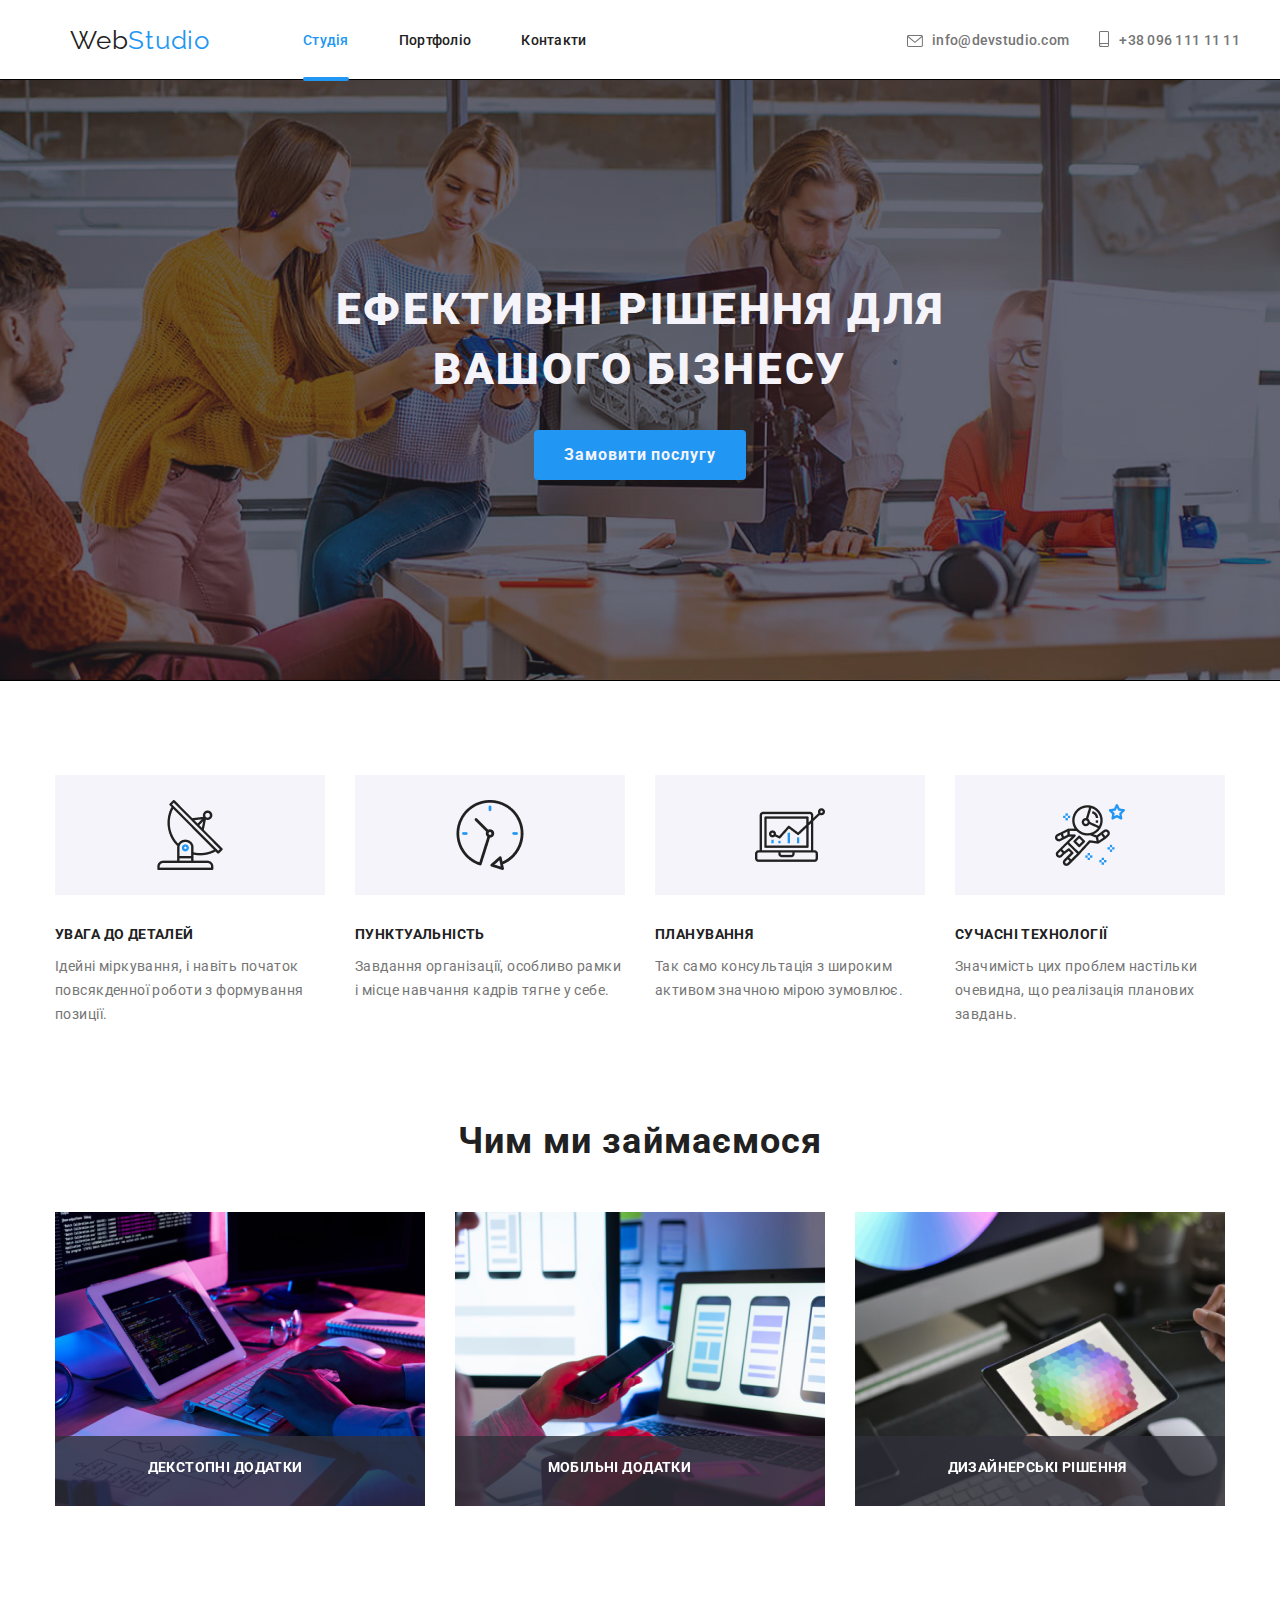
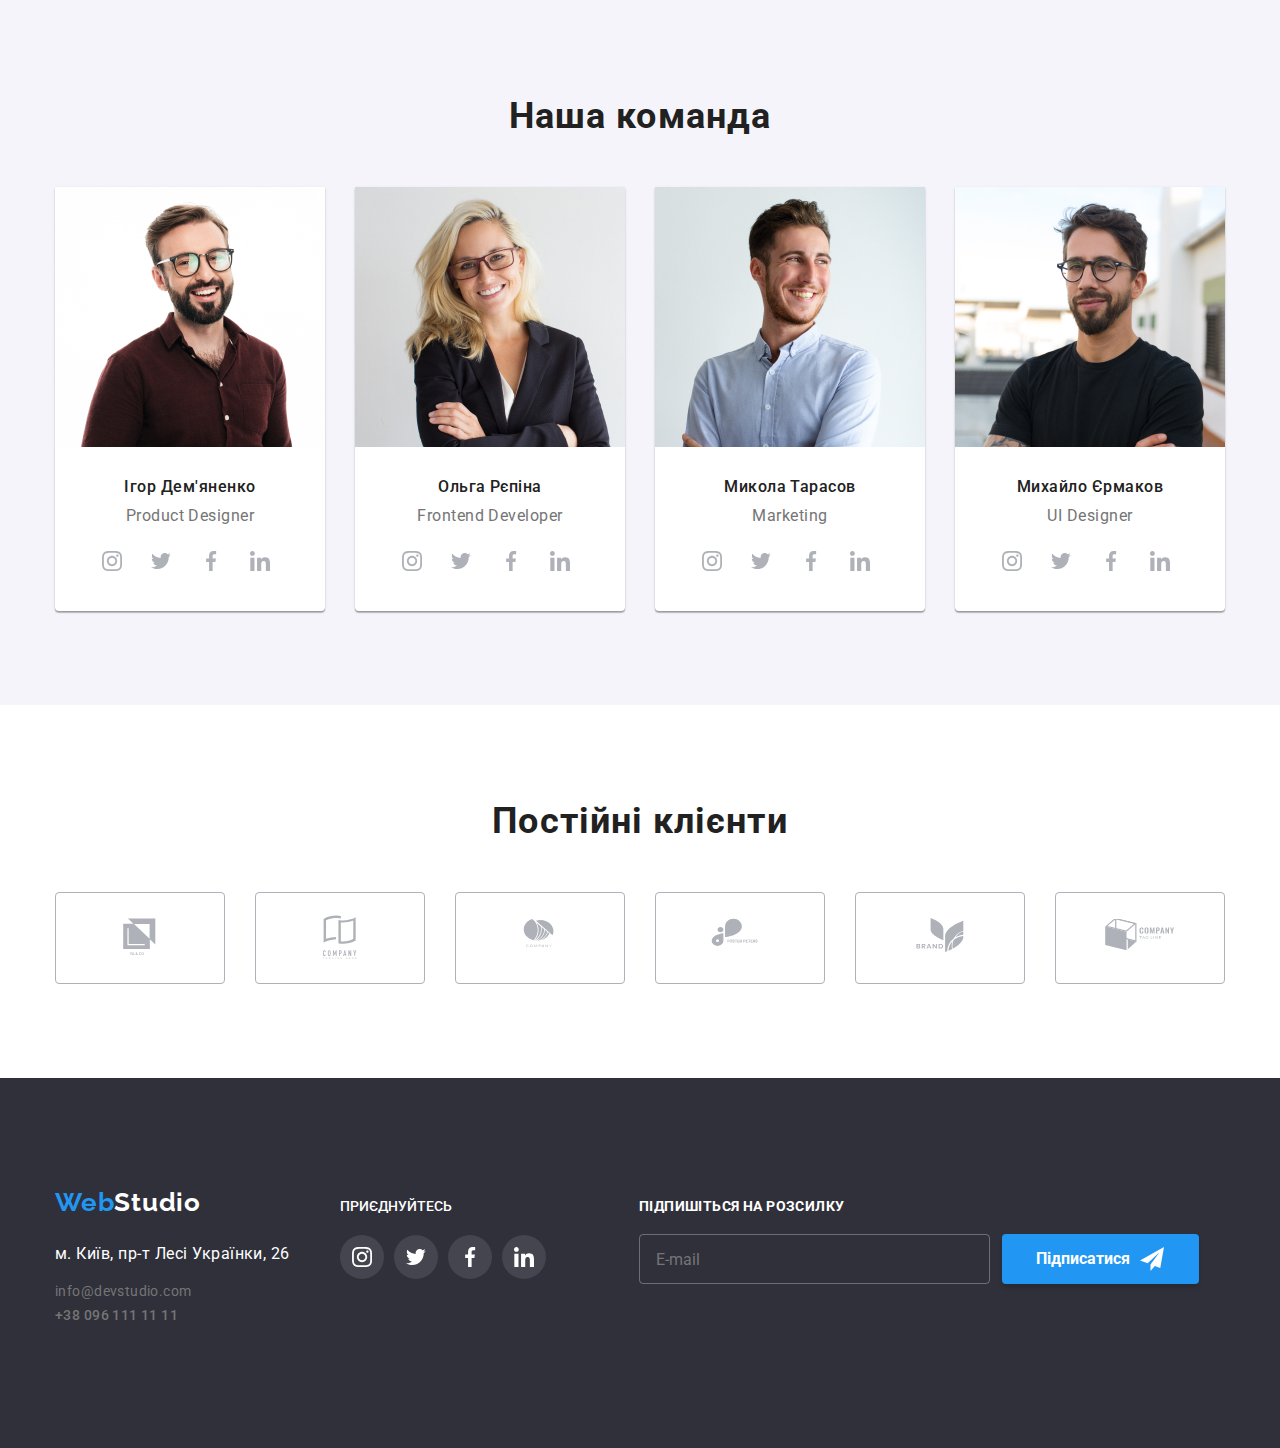
==== commit 88db052d: "7" ====
--- a/index.html
+++ b/index.html
@@ -24,7 +24,7 @@
       <!--Navigation website-->
       <button type="button" class="header__mobile-button js-open-menu " aria-expanded="false" aria-controls="mobile-menu">
           <svg width="40" height="40" class="header__mobile-burger" aria-label="Переключатель мобильного меню">
-              <use href="../img2/symbol-defs.svg#icon-menu" class="header__icon-menu"> </use>
+              <use href=".//img3/symbol-defs.svg#icon-menu" class="header__icon-menu"> </use>
           </svg>
       </button>
        </div>
@@ -36,7 +36,7 @@
           </ul> 
           <button type="button" class="header__mobile-button header__close-button js-close-menu">
               <svg width="40" height="40" class="header__mobile-burger" aria-label="Переключатель мобильного меню">
-              <use href="./img2/symbol-defs.svg#icon-close" class="header__icon-close"> </use>
+              <use href=".//img3/symbol-defs.svg#icon-close" class="header__icon-close"> </use>
               </svg>
           </button>
       <!--Contacts-->
@@ -216,8 +216,8 @@
                     ДЕКСТОПНІ ДОДАТКИ
                   </p></div>
               <img 
-              srcset="./img2/img.jpg, ./img2/img-1.jpg" 
-              src="./img2/img.jpg" alt="what we do" width="370"/>
+              srcset=".//img2/img.jpg, .//img2/img-1.jpg@2x" 
+              src=".//img2/img.jpg" alt="what we do" width="370"/>
               </a>
             </li>
             <li class="work__img">
@@ -227,8 +227,8 @@
                     МОБІЛЬНІ ДОДАТКИ
                   </p></div>
               <img 
-              srcset="./img2/2.jpg, ./img2/2-1.jpg" 
-              src="./img2/2.jpg" alt="what we do" width="370"/>
+              srcset=".//img2/2.jpg, .//img2/2-1.jpg@2x" 
+              src=".//img2/2.jpg" alt="what we do" width="370"/>
               </a>
             </li>
             <li class="work__img">
@@ -238,9 +238,9 @@
                     ДИЗАЙНЕРСЬКІ РІШЕННЯ
                   </p></div>
               <img 
-              srcset="./img2/3.jpg , 
-              ./img2/3-1.jpg " 
-              src="./img2/3.jpg" alt="what we do" width="370"/>
+              srcset=".//img2/3.jpg , 
+              .//img2/3-1.jpg@2x" 
+              src=".//img2/3.jpg" alt="what we do" width="370"/>
               </a>
             </li>
           </ul>
--- a/css/main.css
+++ b/css/main.css
@@ -431,7 +431,7 @@
     padding-right: 0px;
   }
 }
-@media screen and (min-width: 769px) and (max-width: 1199px) {
+@media screen and (min-width: 768px) and (max-width: 1199px) {
   .header__container {
     display: -webkit-box;
     display: -ms-flexbox;
@@ -709,46 +709,46 @@
 .herou {
   background-color: var(--background-color);
   text-align: center;
-  padding: 200px 0;
+  padding: 118px 0;
   max-width: 1600px;
-  height: 600px;
   outline: 1px solid black;
-  background-image: -webkit-gradient(linear, right top, left top, from(rgba(0, 8, 0, 0.5)), to(rgba(0, 8, 0, 0.5))), url(../../img2/heder\ mob.jpg);
-  background-image: linear-gradient(to left, rgba(0, 8, 0, 0.5), rgba(0, 8, 0, 0.5)), url(../../img2/heder\ mob.jpg);
+  background-image: -webkit-gradient(linear, right top, left top, from(rgba(47, 48, 58, 0.4)), to(rgba(47, 48, 58, 0.4))), url(..//../img3/Header\ imgmob1x.jpg);
+  background-image: linear-gradient(to left, rgba(47, 48, 58, 0.4), rgba(47, 48, 58, 0.4)), url(..//../img3/Header\ imgmob1x.jpg);
   margin-right: auto;
   margin-left: auto;
   background-repeat: no-repeat;
   background-position: 50% 50%;
-  background-size: auto;
+  background-size: cover;
 }
 @media (min-device-pixel-ratio: 2), (-webkit-min-device-pixel-ratio: 2), (min-resolution: 192dpi), (min-resolution: 2dppx) {
   .herou {
-    background-image: -webkit-gradient(linear, right top, left top, from(rgba(0, 8, 0, 0.5)), to(rgba(0, 8, 0, 0.5))), url(../../img2/Header\ mob\ 2x.jpg);
-    background-image: linear-gradient(to left, rgba(0, 8, 0, 0.5), rgba(0, 8, 0, 0.5)), url(../../img2/Header\ mob\ 2x.jpg);
+    background-image: -webkit-gradient(linear, right top, left top, from(rgba(47, 48, 58, 0.4)), to(rgba(47, 48, 58, 0.4))), url(..//../img3/Header\ imgmob@2x.jpg);
+    background-image: linear-gradient(to left, rgba(47, 48, 58, 0.4), rgba(47, 48, 58, 0.4)), url(..//../img3/Header\ imgmob@2x.jpg);
   }
 }
 @media screen and (min-width: 768px) {
   .herou {
-    background-image: -webkit-gradient(linear, right top, left top, from(rgba(0, 8, 0, 0.5)), to(rgba(0, 8, 0, 0.5))), url(../../img2/Header\ tab.jpg);
-    background-image: linear-gradient(to left, rgba(0, 8, 0, 0.5), rgba(0, 8, 0, 0.5)), url(../../img2/Header\ tab.jpg);
+    background-image: -webkit-gradient(linear, right top, left top, from(rgba(47, 48, 58, 0.4)), to(rgba(47, 48, 58, 0.4))), url(..//../img3/Header\ imgtab1x.jpg);
+    background-image: linear-gradient(to left, rgba(47, 48, 58, 0.4), rgba(47, 48, 58, 0.4)), url(..//../img3/Header\ imgtab1x.jpg);
   }
 }
 @media screen and (min-width: 768px) and (min-device-pixel-ratio: 2), screen and (min-width: 768px) and (-webkit-min-device-pixel-ratio: 2), screen and (min-width: 768px) and (min-resolution: 192dpi), screen and (min-width: 768px) and (min-resolution: 2dppx) {
   .herou {
-    background-image: -webkit-gradient(linear, right top, left top, from(rgba(0, 8, 0, 0.5)), to(rgba(0, 8, 0, 0.5))), url(../../img2/heder\ tab2x.jpg);
-    background-image: linear-gradient(to left, rgba(0, 8, 0, 0.5), rgba(0, 8, 0, 0.5)), url(../../img2/heder\ tab2x.jpg);
+    background-image: -webkit-gradient(linear, right top, left top, from(rgba(47, 48, 58, 0.4)), to(rgba(47, 48, 58, 0.4))), url(..//../img3/Header\ imgtab@2x.jpg);
+    background-image: linear-gradient(to left, rgba(47, 48, 58, 0.4), rgba(47, 48, 58, 0.4)), url(..//../img3/Header\ imgtab@2x.jpg);
   }
 }
 @media screen and (min-width: 1200px) {
   .herou {
-    background-image: -webkit-gradient(linear, right top, left top, from(rgba(0, 8, 0, 0.5)), to(rgba(0, 8, 0, 0.5))), url(../../img3/Img\ \(19\)\ \(1\).jpg);
-    background-image: linear-gradient(to left, rgba(0, 8, 0, 0.5), rgba(0, 8, 0, 0.5)), url(../../img3/Img\ \(19\)\ \(1\).jpg);
+    padding: 200px 0;
+    background-image: -webkit-gradient(linear, right top, left top, from(rgba(47, 48, 58, 0.4)), to(rgba(47, 48, 58, 0.4))), url(..//../img2/Imgdes1x.jpg);
+    background-image: linear-gradient(to left, rgba(47, 48, 58, 0.4), rgba(47, 48, 58, 0.4)), url(..//../img2/Imgdes1x.jpg);
   }
 }
 @media screen and (min-width: 1200px) and (min-device-pixel-ratio: 2), screen and (min-width: 1200px) and (-webkit-min-device-pixel-ratio: 2), screen and (min-width: 1200px) and (min-resolution: 192dpi), screen and (min-width: 1200px) and (min-resolution: 2dppx) {
   .herou {
-    background-image: -webkit-gradient(linear, right top, left top, from(rgba(0, 8, 0, 0.5)), to(rgba(0, 8, 0, 0.5))), url(../../img2/heder\ dest2x.jpg);
-    background-image: linear-gradient(to left, rgba(0, 8, 0, 0.5), rgba(0, 8, 0, 0.5)), url(../../img2/heder\ dest2x.jpg);
+    background-image: -webkit-gradient(linear, right top, left top, from(rgba(47, 48, 58, 0.4)), to(rgba(47, 48, 58, 0.4))), url(..//../img2/heder\ dest2x.jpg);
+    background-image: linear-gradient(to left, rgba(47, 48, 58, 0.4), rgba(47, 48, 58, 0.4)), url(..//../img2/heder\ dest2x.jpg);
   }
 }
 .herou__text {
@@ -1231,19 +1231,19 @@
 }
 
 .detals__item:nth-child(1)::before {
-  background-image: url("../../img3/Group.png");
+  background-image: url("..//../img3/Group.png");
 }
 
 .detals__item:nth-child(2)::before {
-  background-image: url("../../img3/clock 1.png");
+  background-image: url("..//../img3/clock 1.png");
 }
 
 .detals__item:nth-child(3)::before {
-  background-image: url("../../img3/diagram 1.png");
+  background-image: url("..//../img3/diagram 1.png");
 }
 
 .detals__item:nth-child(4)::before {
-  background-image: url("../../img3/astronaut 1.png");
+  background-image: url("..//../img3/astronaut 1.png");
 }
 
 .detals__list {
@@ -1468,14 +1468,14 @@
 }
 
 .position__item {
+  width: 210px;
+  height: 92px;
   display: -webkit-box;
   display: -ms-flexbox;
   display: flex;
   -webkit-box-pack: center;
       -ms-flex-pack: center;
           justify-content: center;
-  width: 170px;
-  height: 92px;
   -webkit-box-sizing: border-box;
           box-sizing: border-box;
   border-radius: 4px;
@@ -1488,6 +1488,16 @@
   -webkit-transition-timing-function: cubic-bezier(0.4, 0, 0.2, 1);
           transition-timing-function: cubic-bezier(0.4, 0, 0.2, 1);
 }
+@media screen and (min-width: 768px) {
+  .position__item {
+    width: 226px;
+  }
+}
+@media screen and (min-width: 1200px) {
+  .position__item {
+    width: 170px;
+  }
+}
 @media screen and (min-width: 1200px) {
   .position__item:hover, .position__item:focus {
     fill: var(--accent-color);
@@ -1508,11 +1518,11 @@
 @media screen and (min-width: 1200px) {
   .footer__logor {
     text-align: left;
+    margin: 0;
     margin-right: 50px;
   }
 }
 .footer__container {
-  width: 480px;
   margin: 0 auto;
   padding: 0 15px;
 }
@@ -1642,6 +1652,11 @@
     margin-top: 0px;
     margin-left: auto;
     margin-right: auto;
+  }
+}
+@media screen and (min-width: 1200px) {
+  .footer-socials {
+    margin: 0;
   }
 }
 .footer-socials__title {
@@ -1694,12 +1709,15 @@
 }
 
 .footer-subscribe {
+  width: 100%;
+  max-width: 450px;
   margin-top: 60px;
+  margin-left: auto;
+  margin-right: auto;
 }
 @media screen and (min-width: 768px) {
   .footer-subscribe {
-    margin-left: auto;
-    margin-right: auto;
+    width: 450px;
   }
 }
 @media screen and (min-width: 1200px) {
@@ -1724,6 +1742,30 @@
   }
 }
 .footer-subscribe__icon {
+  -webkit-box-orient: vertical;
+  -webkit-box-direction: normal;
+      -ms-flex-direction: column;
+          flex-direction: column;
+  gap: 20px;
+  -webkit-box-align: center;
+      -ms-flex-align: center;
+          align-items: center;
+  -webkit-box-pack: center;
+      -ms-flex-pack: center;
+          justify-content: center;
+}
+@media screen and (min-width: 1200px) {
+  .footer-subscribe {
+    width: 583px;
+    -webkit-box-orient: horizontal;
+    -webkit-box-direction: normal;
+        -ms-flex-direction: row;
+            flex-direction: row;
+    gap: 12px;
+  }
+}
+.footer-subscribe__form {
+  width: 100%;
   display: -webkit-box;
   display: -ms-flexbox;
   display: flex;
@@ -1735,12 +1777,11 @@
   -webkit-box-align: center;
       -ms-flex-align: center;
           align-items: center;
-  -webkit-box-pack: center;
-      -ms-flex-pack: center;
-          justify-content: center;
-}
-@media screen and (min-width: 1200px) {
-  .footer-subscribe {
+  align-items: center;
+}
+@media screen and (min-width: 1200px) {
+  .footer-subscribe__form {
+    width: 560px;
     -webkit-box-orient: horizontal;
     -webkit-box-direction: normal;
         -ms-flex-direction: row;
@@ -1748,36 +1789,9 @@
     gap: 12px;
   }
 }
-.footer-subscribe__form {
-  display: -webkit-box;
-  display: -ms-flexbox;
-  display: flex;
-  -webkit-box-orient: vertical;
-  -webkit-box-direction: normal;
-      -ms-flex-direction: column;
-          flex-direction: column;
-  gap: 20px;
-  -webkit-box-align: center;
-      -ms-flex-align: center;
-          align-items: center;
-  -webkit-box-pack: center;
-      -ms-flex-pack: center;
-          justify-content: center;
-  align-items: center;
-}
-@media screen and (min-width: 1200px) {
-  .footer-subscribe__form {
-    -webkit-box-orient: horizontal;
-    -webkit-box-direction: normal;
-        -ms-flex-direction: row;
-            flex-direction: row;
-    gap: 12px;
-  }
-}
 .footer-subscribe__email {
-  width: 358px;
+  width: 100%;
   height: 50px;
-  margin-right: 12px;
   padding: 15px 16px;
   background-color: transparent;
   border: 1px solid rgba(255, 255, 255, 0.3);
@@ -1788,6 +1802,16 @@
   line-height: 1.25;
   color: var(--secondary-text-color);
   outline: none;
+}
+@media screen and (min-width: 768px) {
+  .footer-subscribe__email {
+    width: 450px;
+  }
+}
+@media screen and (min-width: 1200px) {
+  .footer-subscribe__email {
+    width: 358px;
+  }
 }
 .footer-subscribe__email:focus {
   border: 1px solid var(--accent-color);
